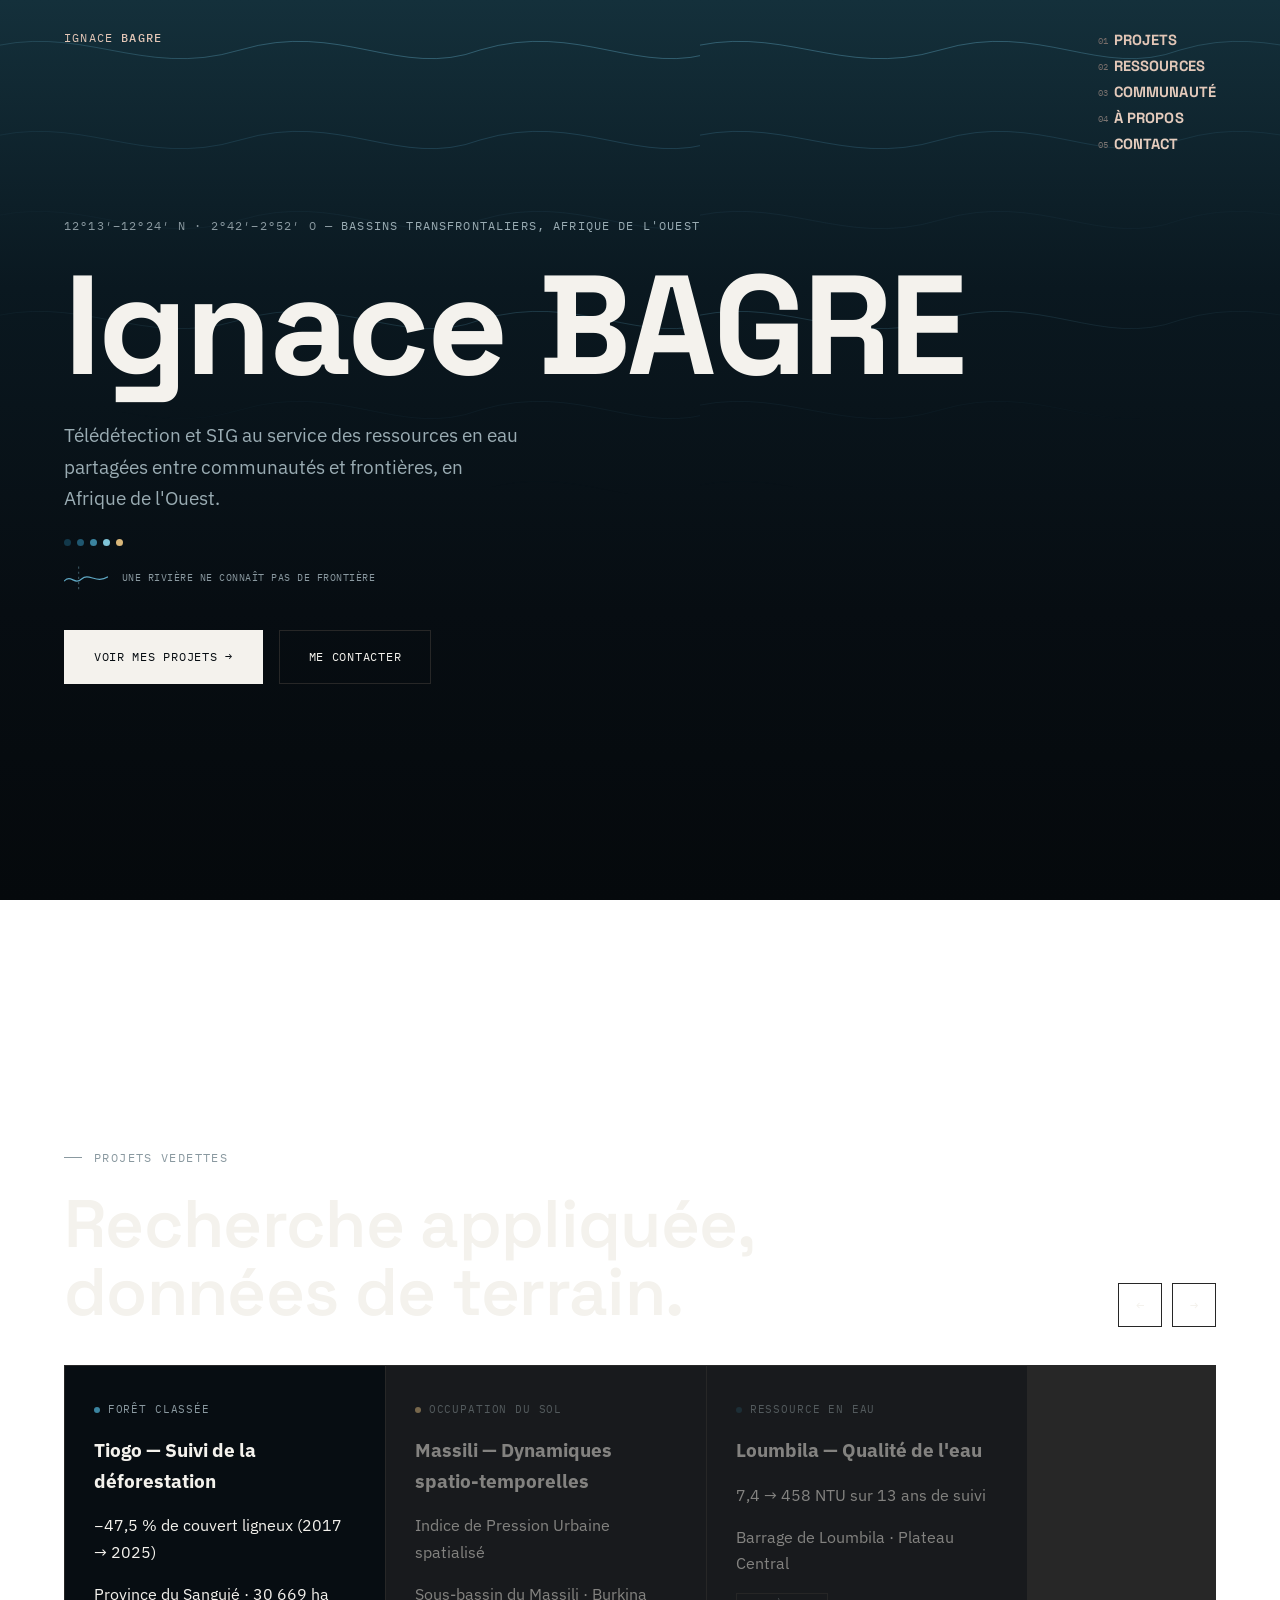
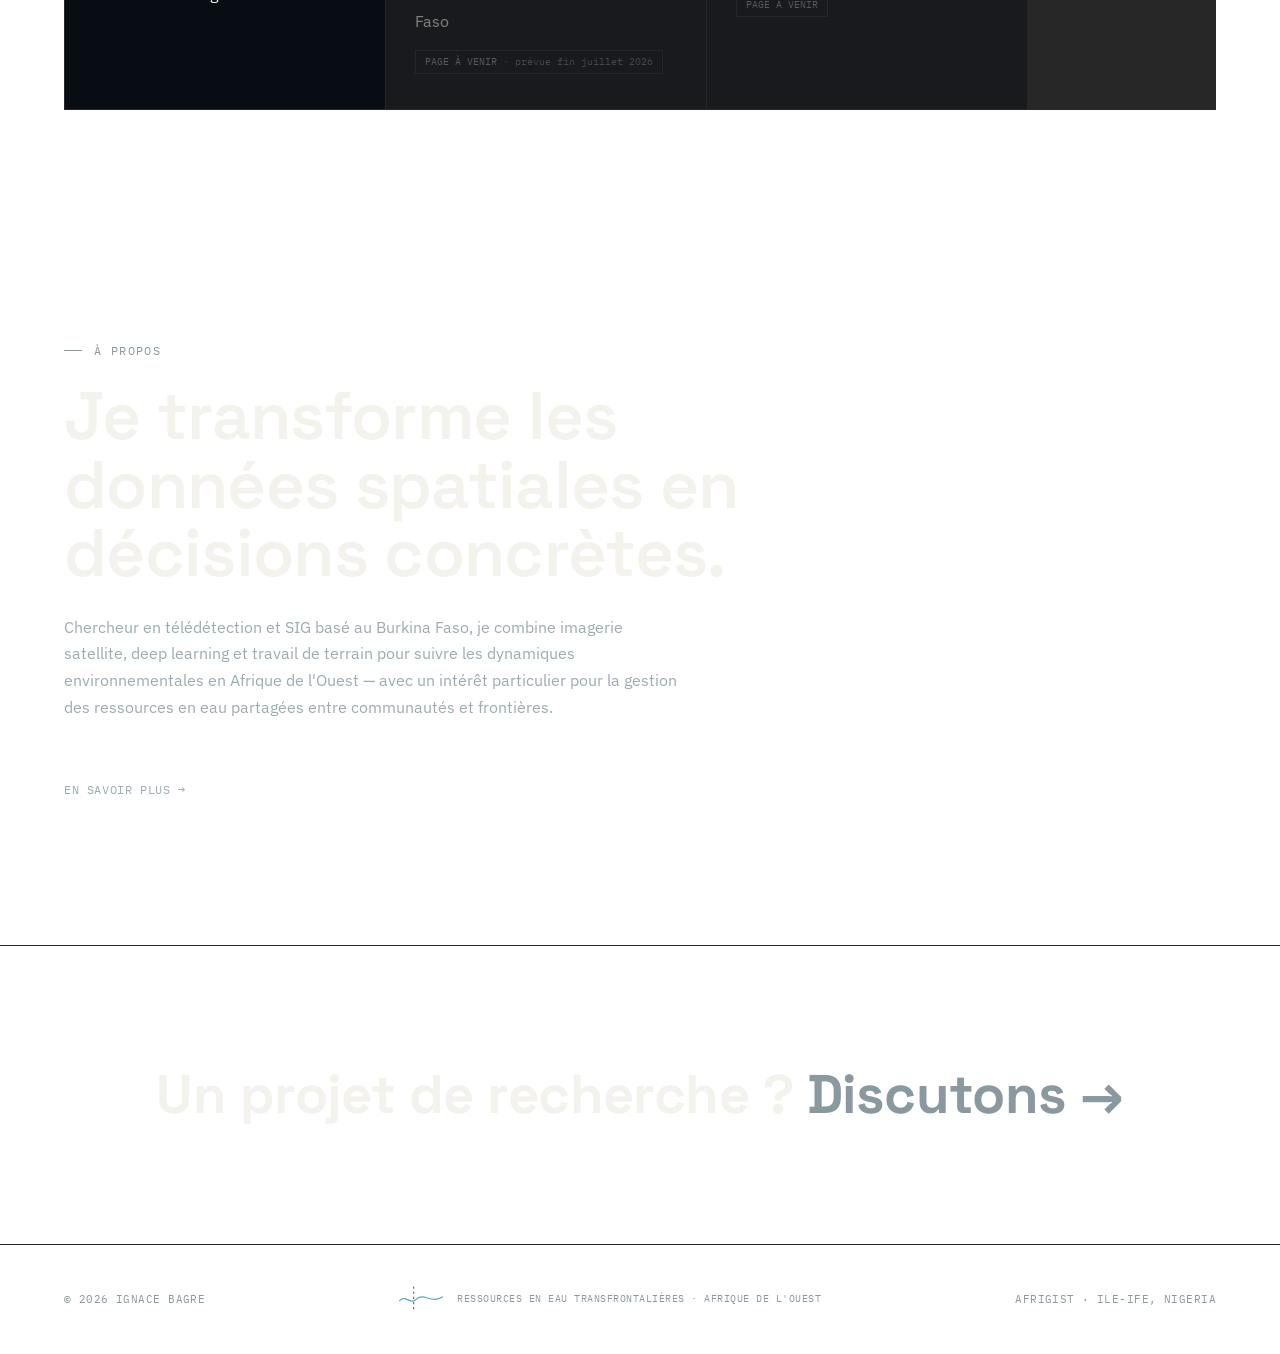
==== index.html @ 7b0c714b "Add files via upload Ajout du site complet" ====
<!DOCTYPE html>
<html lang="fr">
<head>
<meta charset="UTF-8">
<meta name="viewport" content="width=device-width, initial-scale=1.0">
<title>Ignace Bagre — Télédétection & Ressources en eau transfrontalières</title>
<meta name="description" content="Chercheur en télédétection et SIG basé au Burkina Faso, spécialisé dans le suivi des ressources en eau partagées et des dynamiques environnementales en Afrique de l'Ouest.">
<!-- Remplacer OG_URL par l'URL réelle une fois le site en ligne, et ajouter une image assets/og-cover.jpg (1200x630) -->
<meta property="og:type" content="website">
<meta property="og:title" content="Ignace Bagre — Télédétection & Ressources en eau transfrontalières">
<meta property="og:description" content="Chercheur en télédétection et SIG basé au Burkina Faso, spécialisé dans le suivi des ressources en eau partagées et des dynamiques environnementales en Afrique de l'Ouest.">
<meta property="og:image" content="assets/og-cover.jpg">
<meta property="og:url" content="https://ignacebagre.me/">
<meta name="twitter:card" content="summary_large_image">
<link rel="icon" type="image/svg+xml" href="favicon.svg">
<link rel="preconnect" href="https://fonts.googleapis.com">
<link href="https://fonts.googleapis.com/css2?family=Space+Grotesk:wght@400;500;600;700&family=IBM+Plex+Sans:wght@400;500;600&family=IBM+Plex+Mono:wght@400;500&display=swap" rel="stylesheet">
<style>
:root{
  --bg:#070D12;
  --bg-panel:#0E1E27;
  --bg-panel-2:#152C36;
  --line:#272727;
  --ink:#F4F2ED;
  --ink-muted:#9AACB3;
  --ink-faint:#8A99A0;

  /* Échelle eau — de la profondeur du bassin à la rive (identité transfrontalière) */
  --eau:#12384A;
  --foret:#1F5770;
  --savane-arboree:#3B84A0;
  --savane-arbustive:#7FC4D8;
  --sol-nu:#D9B77A;
  --wave-line:#1B3342;
  --border-line:#3E5A66;
  --river-line:#5FA8C4;

  --font-display:'Space Grotesk', sans-serif;
  --font-body:'IBM Plex Sans', sans-serif;
  --font-mono:'IBM Plex Mono', monospace;
}

*{box-sizing:border-box; margin:0; padding:0;}
html{scroll-behavior:smooth;}
body{
  background:linear-gradient(180deg, #14303B 0%, #0A1820 32%, #070D12 68%, #05090C 100%);
  background-attachment:fixed;
  color:var(--ink);
  font-family:var(--font-body);
  line-height:1.65;
  overflow-x:hidden;
  cursor:default;
}

/* ---------- custom cursor (desktop only) ---------- */
.cursor-dot{
  position:fixed; top:0; left:0; z-index:999;
  width:10px; height:10px; border-radius:50%;
  background:var(--ink);
  pointer-events:none;
  transform:translate(-50%,-50%);
  transition:width .25s ease, height .25s ease, background .25s ease, opacity .2s ease;
  opacity:0;
  mix-blend-mode:difference;
}
.cursor-dot.active{opacity:1;}
.cursor-dot.hovering{width:46px; height:46px; background:var(--ink);}
@media (hover:none), (pointer:coarse){ .cursor-dot{display:none;} }

/* ---------- faint graticule ---------- */
.graticule{
  position:fixed; inset:0; z-index:0; pointer-events:none;
  background-image:url("data:image/svg+xml,%3Csvg xmlns='http://www.w3.org/2000/svg' width='700' height='270' viewBox='0 0 700 270'%3E%3Cpath d='M-20,50 C80,20 140,80 240,50 C340,20 400,80 480,50 C580,20 640,80 720,50' fill='none' stroke='%235FA8C4' stroke-width='1' opacity='0.4'/%3E%3Cpath d='M-20,140 C80,110 140,170 240,140 C340,110 400,170 480,140 C580,110 640,170 720,140' fill='none' stroke='%233E7B96' stroke-width='1' opacity='0.32'/%3E%3Cpath d='M-20,220 C80,190 140,250 240,220 C340,190 400,250 480,220 C580,190 640,250 720,220' fill='none' stroke='%23254A5C' stroke-width='1' opacity='0.26'/%3E%3C/svg%3E");
  background-repeat:repeat;
  background-size:700px 270px;
  mask-image:radial-gradient(ellipse 80% 60% at 50% 0%, black 35%, transparent 92%);
}

/* ---------- signature transfrontalière (rivière traversant une frontière) ---------- */
.river-mark{display:flex; align-items:center; gap:14px;}
.river-mark svg{flex-shrink:0;}
.river-mark span{
  font-family:var(--font-mono); font-size:0.62rem; color:var(--ink-faint);
  text-transform:uppercase; letter-spacing:0.05em;
}

a{color:inherit; text-decoration:none;}

/* ---------- scroll reveal ---------- */
.reveal{opacity:0; transform:translateY(18px); transition:opacity .7s ease, transform .7s ease;}
.reveal.is-visible{opacity:1; transform:translateY(0);}

/* ---------- header ---------- */
header{
  position:fixed; top:0; left:0; right:0; z-index:50;
  display:flex; align-items:flex-start; justify-content:space-between;
  padding:28px 5vw;
  mix-blend-mode:difference;
}
.brand{font-family:var(--font-mono); font-size:0.74rem; letter-spacing:0.1em; color:var(--ink); text-transform:uppercase;}
.brand b{font-weight:500;}
.back-link{
  font-family:var(--font-mono); font-size:0.72rem; color:var(--ink); letter-spacing:0.04em;
  display:flex; align-items:center; gap:8px; text-transform:uppercase;
}

main{position:relative; z-index:1;}

/* ---------- hero (page d'accueil) ---------- */
.hero{
  position:relative; z-index:1;
  min-height:100vh;
  display:flex; flex-direction:column; justify-content:center;
  padding:0 5vw;
  max-width:1400px;
  margin:0 auto;
}
.coord{
  font-family:var(--font-mono); font-size:0.72rem; color:var(--ink-faint);
  letter-spacing:0.1em; margin-bottom:1.6rem; text-transform:uppercase;
}
.coord span{color:var(--ink-muted);}
h1.title{
  font-family:var(--font-display); font-weight:700;
  font-size:clamp(3.4rem, 11vw, 9.5rem);
  line-height:0.92; letter-spacing:-0.02em;
  max-width:100%;
}
.hero .tagline{
  font-weight:400; font-size:clamp(1rem, 1.6vw, 1.2rem);
  color:var(--ink-muted); max-width:42ch; margin-top:1.8rem;
}

.legend-bar{display:flex; align-items:center; gap:6px; margin-top:1.6rem;}
.legend-bar .swatch{width:7px; height:7px; border-radius:50%;}
.legend-labels{display:none;}

/* ---------- table des matières (hub links) ---------- */
/* Bloc compact aligné à gauche, empilé serré, sans lignes ni pleine
   largeur — même emplacement/esprit qu'un menu type spatzek.studio. */
.toc{
  display:flex; flex-direction:column;
  align-items:flex-start;
  gap:0.1rem;
}
.toc-item{
  display:flex; align-items:baseline; gap:0.35rem;
  padding:0.05rem 0;
  border:none;
  transition:color .25s ease;
}
.toc-item:hover{color:var(--accent);}
.toc-item .toc-num{
  font-family:var(--font-mono); font-weight:400;
  font-size:0.56rem; color:var(--ink-faint);
  align-self:flex-start; margin-top:0.3rem;
  transition:color .25s ease;
}
.toc-item:hover .toc-num{color:var(--accent);}
.toc-item .toc-name{
  font-family:var(--font-display); font-weight:700;
  font-size:0.92rem;
  line-height:1.55; letter-spacing:0.01em;
  text-transform:uppercase;
}
.toc-item .toc-desc, .toc-item .toc-arrow{display:none;}

/* sélection de texte assortie à l'accent, clin d'œil au 3-couleurs de Spatzek */
::selection{background:var(--accent); color:#0A0A0A;}

.hero-scroll{
  margin-top:3rem;
  font-family:var(--font-mono); font-size:0.68rem; color:var(--ink-faint);
  display:flex; align-items:center; gap:10px; text-transform:uppercase; letter-spacing:0.06em;
}

/* ---------- hero CTA buttons ---------- */
.hero-cta{display:flex; flex-wrap:wrap; gap:1rem; margin-top:2.4rem;}
.btn-primary, .btn-secondary{
  font-family:var(--font-mono); font-size:0.76rem; letter-spacing:0.06em; text-transform:uppercase;
  padding:1rem 1.8rem; width:max-content; transition:opacity .2s ease, background .2s ease, color .2s ease, border-color .2s ease;
}
.btn-primary{background:var(--ink); color:var(--bg); border:1px solid var(--ink);}
.btn-primary:hover{opacity:0.82;}
.btn-secondary{background:transparent; color:var(--ink); border:1px solid var(--line);}
.btn-secondary:hover{border-color:var(--accent); color:var(--accent);}

/* ---------- bande partenaires / outils ---------- */
.partners-band{max-width:1400px; margin:5rem auto 0; padding:2.2rem 5vw; border-top:1px solid var(--line); border-bottom:1px solid var(--line);}
.partners-label{font-family:var(--font-mono); font-size:0.64rem; color:var(--ink-faint); text-transform:uppercase; letter-spacing:0.08em; margin-bottom:1.2rem;}
.partners-row{display:flex; flex-wrap:wrap; gap:2.2rem 2.6rem;}
.partners-row span{font-family:var(--font-display); font-weight:600; font-size:1.05rem; color:var(--ink-muted);}

/* ---------- section head (eyebrow + titre + contrôles) ---------- */
.section-head{display:flex; justify-content:space-between; align-items:flex-end; gap:1.5rem; flex-wrap:wrap; margin-bottom:2.4rem;}
.section-head .section-title{margin-bottom:0;}

/* ---------- carrousel projets vedettes ---------- */
.carousel-controls{display:flex; gap:0.6rem;}
.carousel-btn{
  width:44px; height:44px; border:1px solid var(--line); background:transparent; color:var(--ink);
  font-family:var(--font-mono); font-size:0.9rem; cursor:pointer;
  transition:background .2s ease, color .2s ease, border-color .2s ease;
}
.carousel-btn:hover{background:var(--accent); color:#0A0A0A; border-color:var(--accent);}
.carousel-track{
  display:flex; gap:1px; background:var(--line); border:1px solid var(--line);
  overflow-x:auto; scroll-snap-type:x mandatory; scrollbar-width:none;
}
.carousel-track::-webkit-scrollbar{display:none;}
.carousel-card{
  scroll-snap-align:start; flex:0 0 320px;
  background:var(--bg); padding:2.2rem 1.8rem;
  display:flex; flex-direction:column; gap:1rem;
  transition:background .3s ease;
}
.carousel-card:hover{background:var(--bg-panel);}
.carousel-card.disabled{opacity:0.45;}
.carousel-card.disabled:hover{background:var(--bg);}
.see-all-link{
  display:inline-block; margin-top:2rem;
  font-family:var(--font-mono); font-size:0.78rem; text-transform:uppercase; letter-spacing:0.05em;
  color:var(--ink-muted); transition:color .2s ease;
}
.see-all-link:hover{color:var(--accent);}

/* ---------- teaser à propos ---------- */
.about-teaser p.lead{color:var(--ink-muted); max-width:62ch; font-size:1.02rem; margin-bottom:1.6rem;}

/* ---------- bandeau CTA final ---------- */
.cta-banner{max-width:1400px; margin:0 auto; padding:6.5rem 5vw; border-top:1px solid var(--line); text-align:center;}
.cta-link{
  display:inline-block; font-family:var(--font-display); font-weight:700;
  font-size:clamp(1.8rem, 5vw, 3.4rem); letter-spacing:-0.01em;
  color:var(--ink); transition:color .3s ease;
}
.cta-link span{color:var(--ink-faint); transition:color .3s ease;}
.cta-link:hover{color:var(--accent);}
.cta-link:hover span{color:var(--accent);}

/* ---------- generic page hero (sub-pages) ---------- */
.page-hero{max-width:1400px; margin:0 auto; padding:10rem 5vw 3rem;}
.eyebrow{
  font-family:var(--font-mono); font-size:0.72rem; letter-spacing:0.12em;
  color:var(--ink-faint); text-transform:uppercase;
  display:flex; align-items:center; gap:12px; margin-bottom:1.4rem;
}
.eyebrow::before{content:''; width:18px; height:1px; background:var(--ink-faint);}
h2.section-title{
  font-family:var(--font-display); font-weight:600;
  font-size:clamp(2.2rem, 5.5vw, 4.2rem);
  line-height:1.02; letter-spacing:-0.01em;
  margin-bottom:1.6rem; max-width:18ch;
}
.page-hero p.lead{color:var(--ink-muted); max-width:56ch; font-size:1.02rem;}

/* ---------- generic content section ---------- */
.content-section{max-width:1400px; margin:0 auto; padding:2rem 5vw 9rem;}

/* ---------- projects ---------- */
.projects-grid{display:grid; grid-template-columns:repeat(3, 1fr); gap:1px; background:var(--line); border:1px solid var(--line);}
.card{
  background:var(--bg); padding:2.4rem 2rem;
  display:flex; flex-direction:column; gap:1.1rem;
  transition:background .3s ease;
}
.card:hover{background:var(--bg-panel);}
.tag{
  display:inline-flex; align-items:center; gap:8px;
  font-family:var(--font-mono); font-size:0.66rem; letter-spacing:0.08em;
  color:var(--ink-faint); text-transform:uppercase;
}
.tag .dot{width:6px; height:6px; border-radius:50%;}
.card h3{font-family:var(--font-display); font-size:1.5rem; font-weight:600; line-height:1.2; letter-spacing:-0.01em;}
.card .stat{
  font-family:var(--font-mono); font-size:0.92rem; color:var(--ink);
  border-top:1px solid var(--line); padding-top:0.9rem;
}
.card p{color:var(--ink-muted); font-size:0.9rem;}
.card .coords-mini{font-family:var(--font-mono); font-size:0.66rem; color:var(--ink-faint); margin-top:auto; padding-top:0.6rem; text-transform:uppercase; letter-spacing:0.03em;}
.card.disabled{opacity:0.45;}
.card.disabled:hover{background:var(--bg);}
.soon-badge{
  font-family:var(--font-mono); font-size:0.62rem; color:var(--ink-faint);
  border:1px solid var(--line); padding:3px 9px; width:max-content; text-transform:uppercase;
}
.soon-badge .eta{color:var(--ink-faint); opacity:0.7; text-transform:none; letter-spacing:0;}

/* ---------- resources ---------- */
.res-list{display:flex; flex-direction:column;}
.res-item{
  display:grid; grid-template-columns:130px 1fr auto; align-items:center; gap:2rem;
  padding:1.8rem 0; border-top:1px solid var(--line);
}
.res-list .res-item:last-child{border-bottom:1px solid var(--line);}
.res-item .kind{font-family:var(--font-mono); font-size:0.68rem; letter-spacing:0.06em; color:var(--ink-faint); text-transform:uppercase;}
.res-item h4{font-family:var(--font-display); font-size:1.18rem; font-weight:500;}
.res-item .sub{color:var(--ink-muted); font-size:0.86rem; margin-top:0.3rem;}
.badge-soon{
  font-family:var(--font-mono); font-size:0.64rem; color:var(--ink-faint);
  border:1px solid var(--line); padding:4px 10px; white-space:nowrap; text-transform:uppercase;
}

/* ---------- communauté / formulaire ---------- */
.community-intro{display:grid; grid-template-columns:0.85fr 1.15fr; gap:5rem; align-items:start;}
.community-intro p{color:var(--ink-muted); max-width:42ch; margin-bottom:1.2rem;}
.community-note{
  font-family:var(--font-mono); font-size:0.72rem; color:var(--ink-faint);
  border-left:1px solid var(--ink-faint); padding-left:14px; margin-top:1.6rem; max-width:38ch;
  text-transform:uppercase; letter-spacing:0.02em;
}
form.share-form{
  border:1px solid var(--line); padding:2.4rem;
  display:flex; flex-direction:column; gap:1.5rem;
}
.field{display:flex; flex-direction:column; gap:0.6rem;}
.field label{font-family:var(--font-mono); font-size:0.66rem; letter-spacing:0.08em; color:var(--ink-faint); text-transform:uppercase;}
.field input, .field textarea{
  background:transparent; border:none; border-bottom:1px solid var(--line); color:var(--ink);
  font-family:var(--font-body); font-size:0.95rem; padding:0.6rem 0.1rem; resize:vertical;
}
.field input:focus, .field textarea:focus{outline:none; border-color:var(--ink);}
.field-row{display:grid; grid-template-columns:1fr 1fr; gap:1.4rem;}
.submit-btn{
  font-family:var(--font-mono); font-size:0.76rem; letter-spacing:0.08em; text-transform:uppercase;
  background:var(--ink); color:var(--bg); border:none; padding:1rem 1.8rem;
  cursor:pointer; width:max-content; transition:opacity .2s ease;
}
.submit-btn:hover{opacity:0.8;}
.form-status{font-family:var(--font-mono); font-size:0.72rem; color:var(--ink-muted); display:none;}
.form-status.visible{display:block;}

/* ---------- about ---------- */
.about-grid{display:grid; grid-template-columns:1.1fr 0.9fr; gap:5rem; align-items:start;}
.about-grid p{color:var(--ink-muted); margin-bottom:1.2rem; max-width:50ch;}
.skills-legend{display:flex; flex-direction:column; gap:0;}
.skill-row{display:flex; align-items:baseline; gap:14px; padding:0.9rem 0; border-top:1px solid var(--line);}
.skills-legend .skill-row:last-child{border-bottom:1px solid var(--line);}
.skill-row .dot{width:6px; height:6px; border-radius:50%; flex-shrink:0;}
.skill-row .name{font-family:var(--font-mono); font-size:0.82rem; min-width:9ch; text-transform:uppercase; letter-spacing:0.03em;}
.skill-row .desc{color:var(--ink-faint); font-size:0.8rem;}

/* ---------- contact page ---------- */
.contact-block{max-width:1400px; margin:0 auto; padding:10rem 5vw 9rem;}
.contact-block h2{
  font-family:var(--font-display); font-weight:600;
  font-size:clamp(2.4rem, 6.5vw, 5rem); max-width:14ch; margin-bottom:3rem; letter-spacing:-0.01em;
}
.contact-links{display:flex; flex-direction:column; gap:0.2rem;}
.contact-links a{
  font-family:var(--font-mono); font-size:1.1rem; color:var(--ink-muted);
  padding:0.9rem 0; border-top:1px solid var(--line); width:100%;
  transition:color .2s ease, padding-left .2s ease;
}
.contact-links a:last-child{border-bottom:1px solid var(--line);}
.contact-links a:hover{color:var(--ink); padding-left:0.6rem;}

/* ---------- project detail pages ---------- */
.project-hero{max-width:1080px; margin:0 auto; padding:10rem 5vw 3rem;}
h1.project-title{
  font-family:var(--font-display); font-weight:700;
  font-size:clamp(2.4rem, 6.5vw, 4.4rem); line-height:1.03; max-width:16ch; letter-spacing:-0.01em;
}
.stat-row{display:grid; grid-template-columns:repeat(3, 1fr); gap:1px; background:var(--line); margin:3.5rem 0; border:1px solid var(--line);}
.stat-box{background:var(--bg); padding:2rem;}
.stat-box .num{font-family:var(--font-display); font-weight:700; font-size:2.1rem;}
.stat-box .label{font-family:var(--font-mono); font-size:0.68rem; color:var(--ink-faint); text-transform:uppercase; letter-spacing:0.05em; margin-top:0.6rem;}

.block{max-width:1080px; margin:0 auto; padding:4rem 5vw; border-top:1px solid var(--line);}
h2.block-title{font-family:var(--font-display); font-weight:600; font-size:clamp(1.5rem, 3vw, 2.1rem); margin-bottom:1.5rem; max-width:30ch; letter-spacing:-0.01em;}
.block p{color:var(--ink-muted); max-width:68ch; margin-bottom:1rem;}
.block ul{color:var(--ink-muted); max-width:64ch; margin:1rem 0 1rem 1.2rem;}
.block li{margin-bottom:0.5rem;}

figure{margin:2.2rem 0;}
figure img{width:100%; display:block; filter:grayscale(0.15);}
figcaption{font-family:var(--font-mono); font-size:0.7rem; color:var(--ink-faint); margin-top:0.8rem; letter-spacing:0.02em; text-transform:uppercase;}
.fig-grid{display:grid; grid-template-columns:1fr 1fr; gap:1.8rem;}

.callout{border-left:1px solid var(--ink); padding:1.5rem 1.8rem; margin:1.8rem 0; max-width:64ch;}
.callout p{color:var(--ink); margin:0; font-size:0.94rem;}

.methodo-steps{display:flex; flex-direction:column; margin-top:1.4rem;}
.step{display:grid; grid-template-columns:48px 1fr; gap:1.2rem; padding:1.6rem 0; border-top:1px solid var(--line);}
.methodo-steps .step:last-child{border-bottom:1px solid var(--line);}
.step .idx{font-family:var(--font-mono); font-size:0.82rem; color:var(--ink-faint);}
.step h4{font-family:var(--font-display); font-size:1.05rem; font-weight:500; margin-bottom:0.5rem;}
.step p{color:var(--ink-muted); font-size:0.88rem; margin:0; max-width:60ch;}

.status-tag{
  display:inline-flex; align-items:center; gap:8px;
  font-family:var(--font-mono); font-size:0.68rem; letter-spacing:0.06em;
  color:var(--ink-faint); text-transform:uppercase;
  border:1px solid var(--line); padding:5px 12px; margin-bottom:1.2rem;
}
.status-tag .dot{width:6px; height:6px; border-radius:50%; background:var(--sol-nu);}

/* ---------- footer ---------- */
footer.site-footer{
  position:relative; z-index:1; border-top:1px solid var(--line);
  padding:2.6rem 5vw; display:flex; justify-content:space-between; align-items:center; flex-wrap:wrap; gap:1.2rem;
  font-family:var(--font-mono); font-size:0.68rem; color:var(--ink-faint); text-transform:uppercase; letter-spacing:0.04em;
}

@media (max-width:820px){
  .projects-grid{grid-template-columns:1fr;}
  .about-grid{grid-template-columns:1fr; gap:2.4rem;}
  .community-intro{grid-template-columns:1fr; gap:2.4rem;}
  .res-item{grid-template-columns:1fr; gap:0.4rem;}
  .fig-grid{grid-template-columns:1fr;}
  .stat-row{grid-template-columns:1fr;}
  .step{grid-template-columns:1fr; gap:0.4rem;}
  .toc-item{gap:1rem;}
  .toc-item .toc-desc{display:none;}
}

</style>
</head>
<body>

<div class="graticule"></div>

<header>
  <div class="brand">IGNACE <b>BAGRE</b></div>
  <nav class="toc">
    <a href="projets.html" class="toc-item">
      <span class="toc-num">01</span>
      <span class="toc-name">Projets</span>
      <span class="toc-desc">Tiogo, Massili, Loumbila</span>
      <span class="toc-arrow">→</span>
    </a>
    <a href="ressources.html" class="toc-item">
      <span class="toc-num">02</span>
      <span class="toc-name">Ressources</span>
      <span class="toc-desc">Tutos, articles, vidéos</span>
      <span class="toc-arrow">→</span>
    </a>
    <a href="communaute.html" class="toc-item">
      <span class="toc-num">03</span>
      <span class="toc-name">Communauté</span>
      <span class="toc-desc">Partager un projet</span>
      <span class="toc-arrow">→</span>
    </a>
    <a href="apropos.html" class="toc-item">
      <span class="toc-num">04</span>
      <span class="toc-name">À propos</span>
      <span class="toc-desc">Parcours, compétences</span>
      <span class="toc-arrow">→</span>
    </a>
    <a href="contact.html" class="toc-item">
      <span class="toc-num">05</span>
      <span class="toc-name">Contact</span>
      <span class="toc-desc">Email, réseaux</span>
      <span class="toc-arrow">→</span>
    </a>
  </nav>
</header>

<main>
  <section class="hero">
    <div class="coord">12°13′–12°24′ N · 2°42′–2°52′ O — <span>BASSINS TRANSFRONTALIERS, AFRIQUE DE L'OUEST</span></div>
    <h1 class="title">Ignace BAGRE</h1>
    <p class="tagline">Télédétection et SIG au service des ressources en eau partagées entre communautés et frontières, en Afrique de l'Ouest.</p>

    <div class="legend-bar">
      <div class="swatch" style="background:var(--eau)"></div>
      <div class="swatch" style="background:var(--foret)"></div>
      <div class="swatch" style="background:var(--savane-arboree)"></div>
      <div class="swatch" style="background:var(--savane-arbustive)"></div>
      <div class="swatch" style="background:var(--sol-nu)"></div>
    </div>
    <div class="legend-labels">
      <span>Eau</span><span>Forêt</span><span>Savane arborée</span><span>Savane arbustive</span><span>Sol nu</span>
    </div>

    <div class="river-mark" style="margin-top:1.2rem;"><svg width="44" height="26" viewBox="0 0 60 34"><line x1="20" y1="0" x2="20" y2="34" stroke="var(--border-line)" stroke-width="1.4" stroke-dasharray="3,4"/><path d="M0,20 C10,10 14,26 24,17 C34,8 44,24 60,14" fill="none" stroke="var(--river-line)" stroke-width="1.6"/></svg><span>Une rivière ne connaît pas de frontière</span></div>

    <div class="hero-cta">
      <a href="projets.html" class="btn-primary">Voir mes projets →</a>
      <a href="contact.html" class="btn-secondary">Me contacter</a>
    </div>
  </section>

  <section class="partners-band reveal">
    <div class="partners-label">Données & outils</div>
    <div class="partners-row">
      <span>Sentinel-2</span>
      <span>Landsat 8/9</span>
      <span>Google Earth Engine</span>
      <span>QGIS</span>
      <span>Python</span>
      <span>NASA POWER</span>
    </div>
  </section>

  <section class="content-section">
    <div class="section-head">
      <div>
        <div class="eyebrow">Projets vedettes</div>
        <h2 class="section-title">Recherche appliquée, données de terrain.</h2>
      </div>
      <div class="carousel-controls">
        <button class="carousel-btn" data-dir="-1" aria-label="Précédent">←</button>
        <button class="carousel-btn" data-dir="1" aria-label="Suivant">→</button>
      </div>
    </div>

    <div class="carousel-track" id="projectsCarousel">
      <a href="tiogo.html" class="carousel-card">
        <div class="tag"><span class="dot" style="background:var(--savane-arboree)"></span>Forêt classée</div>
        <h3>Tiogo — Suivi de la déforestation</h3>
        <div class="stat">−47,5 % de couvert ligneux (2017 → 2025)</div>
        <div class="coords-mini">Province du Sanguié · 30 669 ha</div>
      </a>

      <!-- Éditer .eta ci-dessous avec une échéance réelle (ex. "prévu T3 2026") une fois connue -->
      <div class="carousel-card disabled">
        <div class="tag"><span class="dot" style="background:var(--sol-nu)"></span>Occupation du sol</div>
        <h3>Massili — Dynamiques spatio-temporelles</h3>
        <div class="stat">Indice de Pression Urbaine spatialisé</div>
        <div class="coords-mini">Sous-bassin du Massili · Burkina Faso</div>
        <div class="soon-badge">page à venir <span class="eta">· prévue fin juillet 2026</span></div>
      </div>

      <div class="carousel-card disabled">
        <div class="tag"><span class="dot" style="background:var(--eau)"></span>Ressource en eau</div>
        <h3>Loumbila — Qualité de l'eau</h3>
        <div class="stat">7,4 → 458 NTU sur 13 ans de suivi</div>
        <div class="coords-mini">Barrage de Loumbila · Plateau Central</div>
        <div class="soon-badge">page à venir</div>
      </div>
    </div>

    <a href="projets.html" class="see-all-link">Tous les projets +</a>
  </section>

  <section class="content-section about-teaser">
    <div class="eyebrow">À propos</div>
    <h2 class="section-title">Je transforme les données spatiales en décisions concrètes.</h2>
    <p class="lead">Chercheur en télédétection et SIG basé au Burkina Faso, je combine imagerie satellite, deep learning et travail de terrain pour suivre les dynamiques environnementales en Afrique de l'Ouest — avec un intérêt particulier pour la gestion des ressources en eau partagées entre communautés et frontières.</p>
    <a href="apropos.html" class="see-all-link">En savoir plus →</a>
  </section>

  <section class="cta-banner">
    <a href="contact.html" class="cta-link">Un projet de recherche ? <span>Discutons →</span></a>
  </section>
</main>

<footer class="site-footer">
  <span>© 2026 Ignace Bagre</span>
  <div class="river-mark"><svg width="44" height="26" viewBox="0 0 60 34"><line x1="20" y1="0" x2="20" y2="34" stroke="var(--border-line)" stroke-width="1.4" stroke-dasharray="3,4"/><path d="M0,20 C10,10 14,26 24,17 C34,8 44,24 60,14" fill="none" stroke="var(--river-line)" stroke-width="1.6"/></svg><span>Ressources en eau transfrontalières · Afrique de l'Ouest</span></div>
  <span>AFRIGIST · Ile-Ife, Nigeria</span>
</footer>

<script>

  /* ---------- curseur personnalisé ---------- */
  const cursor = document.createElement('div');
  cursor.className = 'cursor-dot';
  document.body.appendChild(cursor);
  let cx = 0, cy = 0, tx = 0, ty = 0;
  window.addEventListener('mousemove', (e) => {
    tx = e.clientX; ty = e.clientY;
    cursor.classList.add('active');
  });
  function animateCursor(){
    cx += (tx - cx) * 0.2;
    cy += (ty - cy) * 0.2;
    cursor.style.left = cx + 'px';
    cursor.style.top = cy + 'px';
    requestAnimationFrame(animateCursor);
  }
  animateCursor();
  document.querySelectorAll('a, button, input, textarea, .toc-item, .card').forEach(el => {
    el.addEventListener('mouseenter', () => cursor.classList.add('hovering'));
    el.addEventListener('mouseleave', () => cursor.classList.remove('hovering'));
  });

  /* ---------- révélation au scroll ---------- */
  const revealTargets = document.querySelectorAll(
    'section > *, .toc-item, .card, .step, figure, .stat-box, .res-item, .skill-row'
  );
  revealTargets.forEach(el => el.classList.add('reveal'));
  const observer = new IntersectionObserver((entries) => {
    entries.forEach(entry => {
      if (entry.isIntersecting){
        entry.target.classList.add('is-visible');
        observer.unobserve(entry.target);
      }
    });
  }, { threshold: 0.1, rootMargin: '0px 0px -60px 0px' });
  revealTargets.forEach(el => observer.observe(el));

  /* ---------- couleur d'accent au survol des liens du sommaire ---------- */
  const accentCycle = ['var(--eau)', 'var(--foret)', 'var(--savane-arboree)', 'var(--savane-arbustive)', 'var(--sol-nu)'];
  document.querySelectorAll('.toc-item').forEach((el, i) => {
    el.style.setProperty('--accent', accentCycle[i % accentCycle.length]);
  });

  /* ---------- carrousel projets vedettes ---------- */
  const projectsCarousel = document.getElementById('projectsCarousel');
  if (projectsCarousel){
    document.querySelectorAll('.carousel-btn').forEach(btn => {
      btn.addEventListener('click', () => {
        const dir = parseInt(btn.dataset.dir, 10);
        projectsCarousel.scrollBy({ left: dir * 336, behavior: 'smooth' });
      });
    });
  }

</script>
</body>
</html>
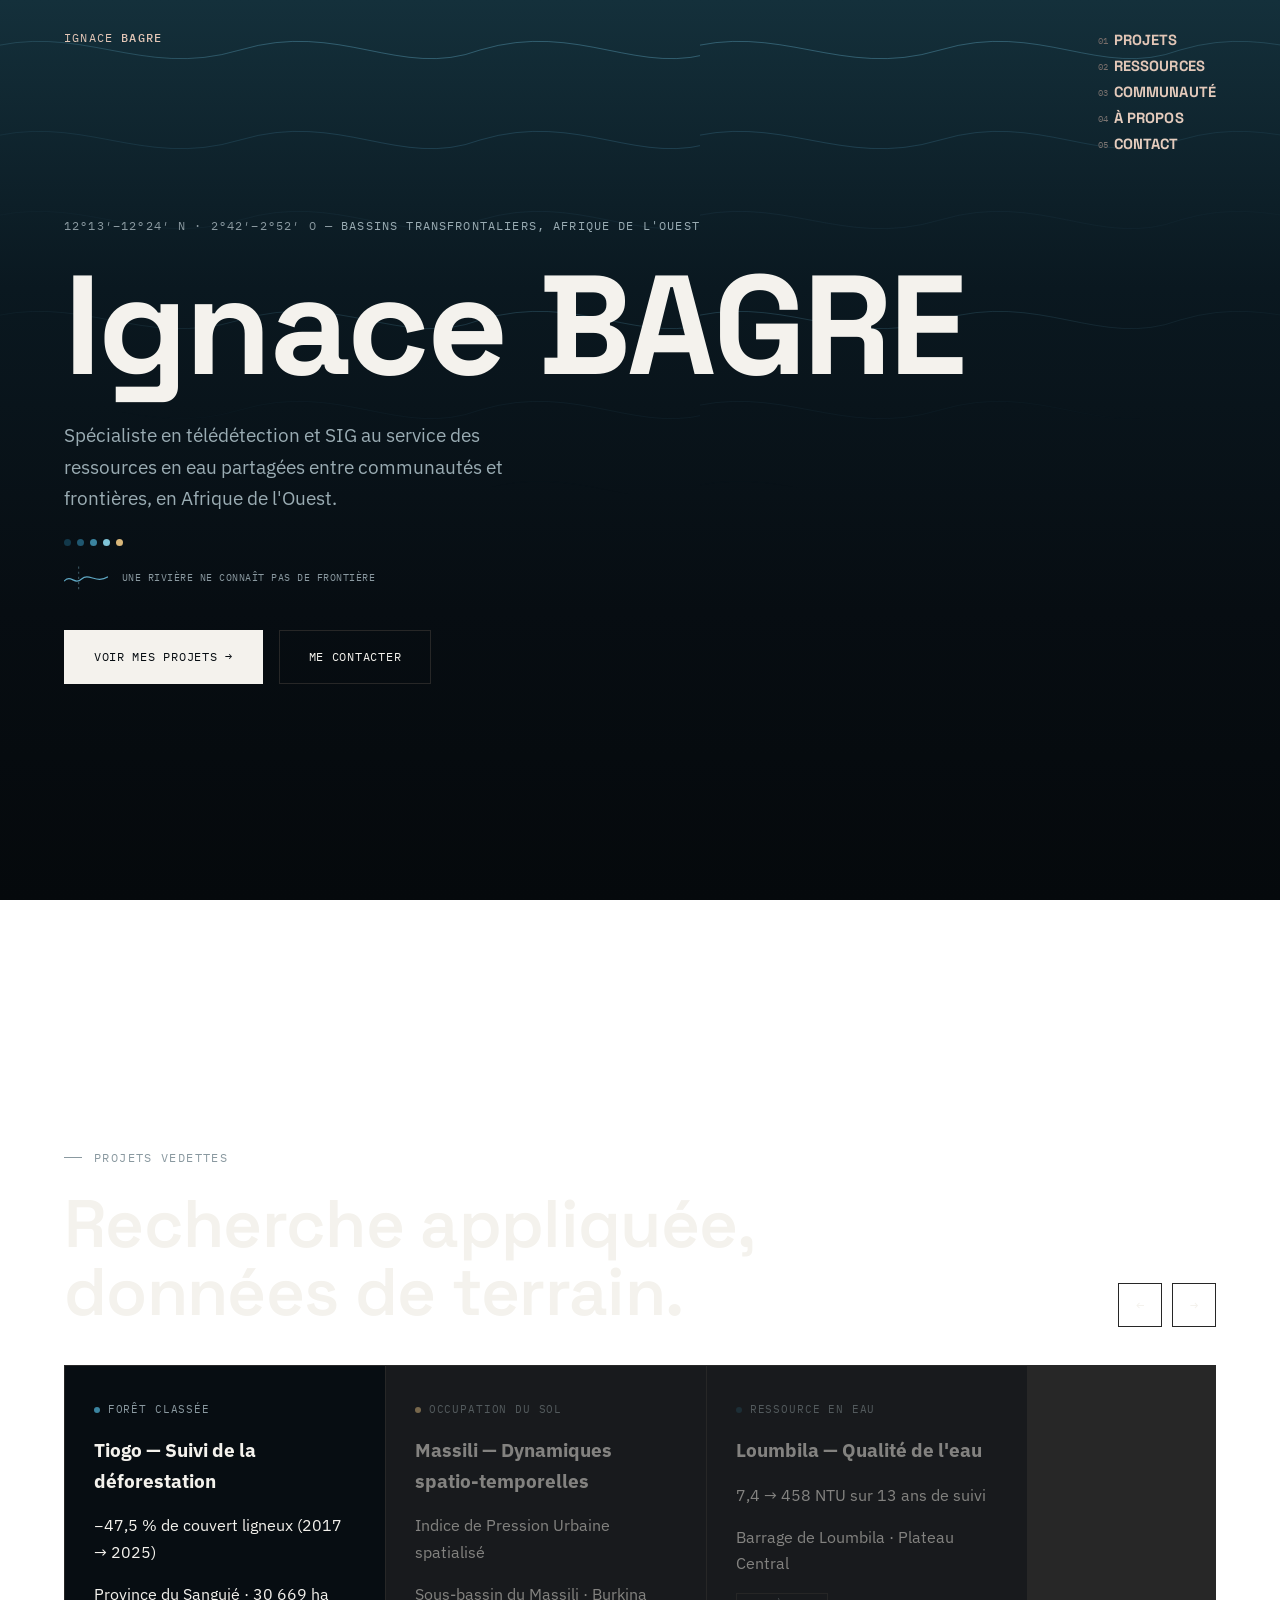
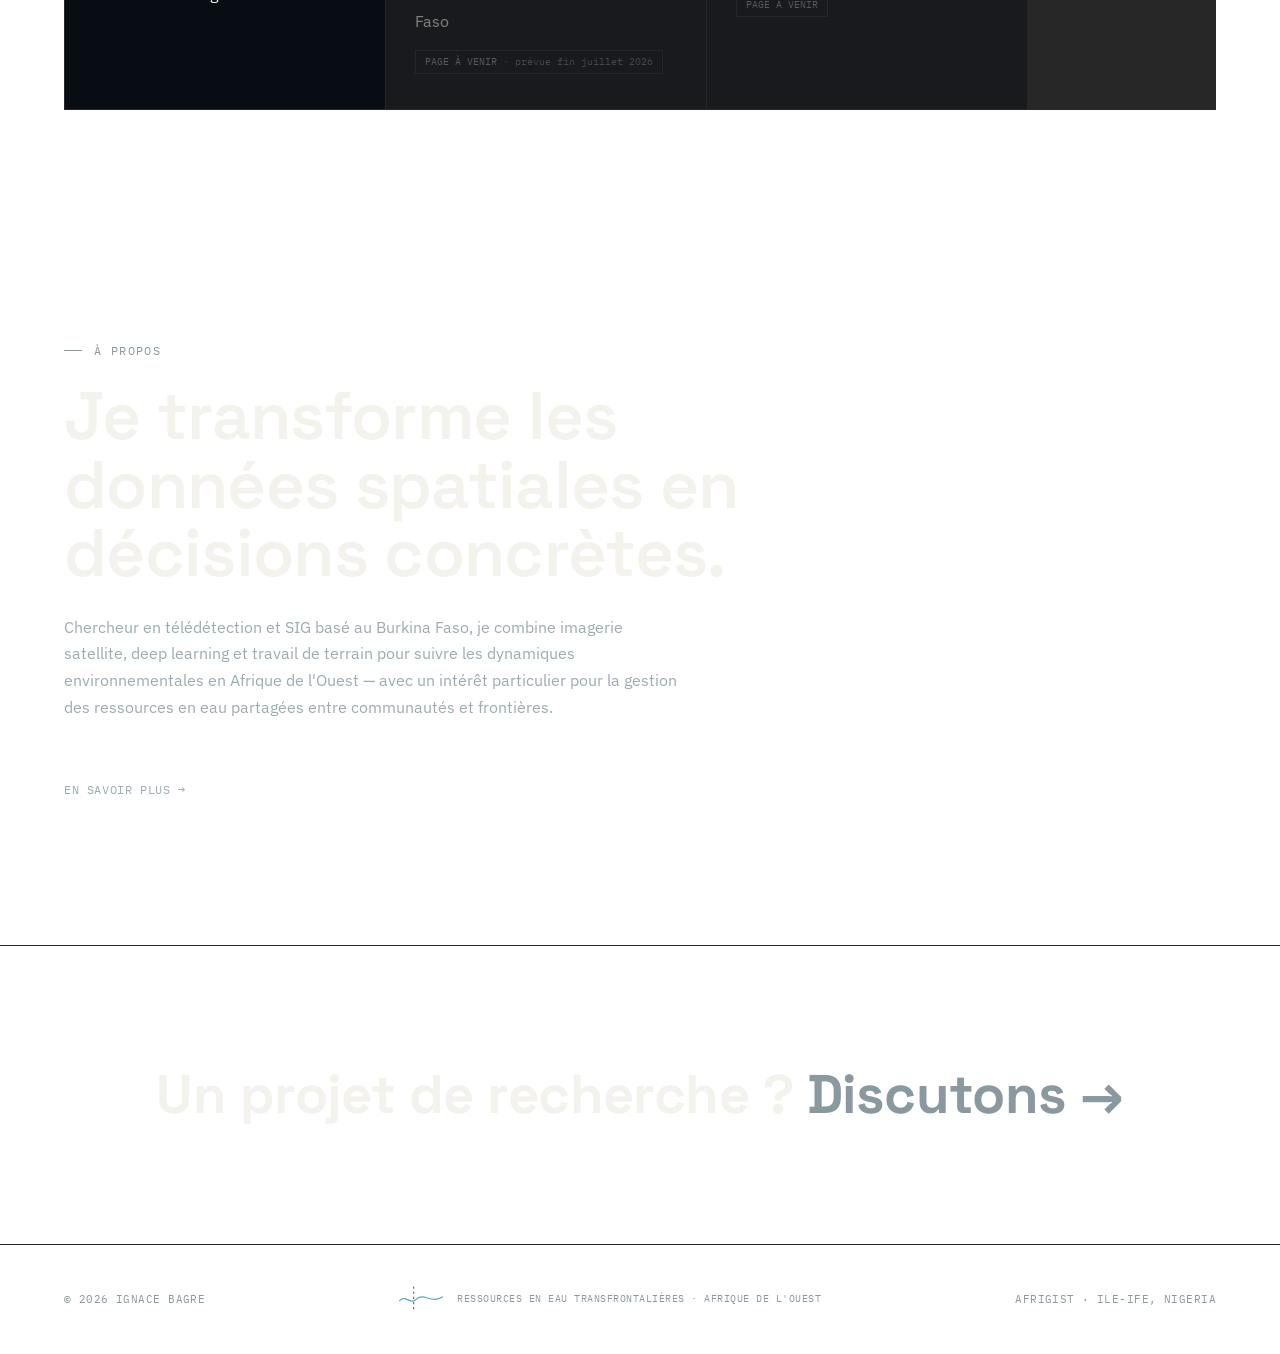
==== commit ecd10641: "Add files via upload" ====
--- a/index.html
+++ b/index.html
@@ -460,7 +460,7 @@
   <section class="hero">
     <div class="coord">12°13′–12°24′ N · 2°42′–2°52′ O — <span>BASSINS TRANSFRONTALIERS, AFRIQUE DE L'OUEST</span></div>
     <h1 class="title">Ignace BAGRE</h1>
-    <p class="tagline">Télédétection et SIG au service des ressources en eau partagées entre communautés et frontières, en Afrique de l'Ouest.</p>
+    <p class="tagline">Spécialiste en télédétection et SIG au service des ressources en eau partagées entre communautés et frontières, en Afrique de l'Ouest.</p>
 
     <div class="legend-bar">
       <div class="swatch" style="background:var(--eau)"></div>
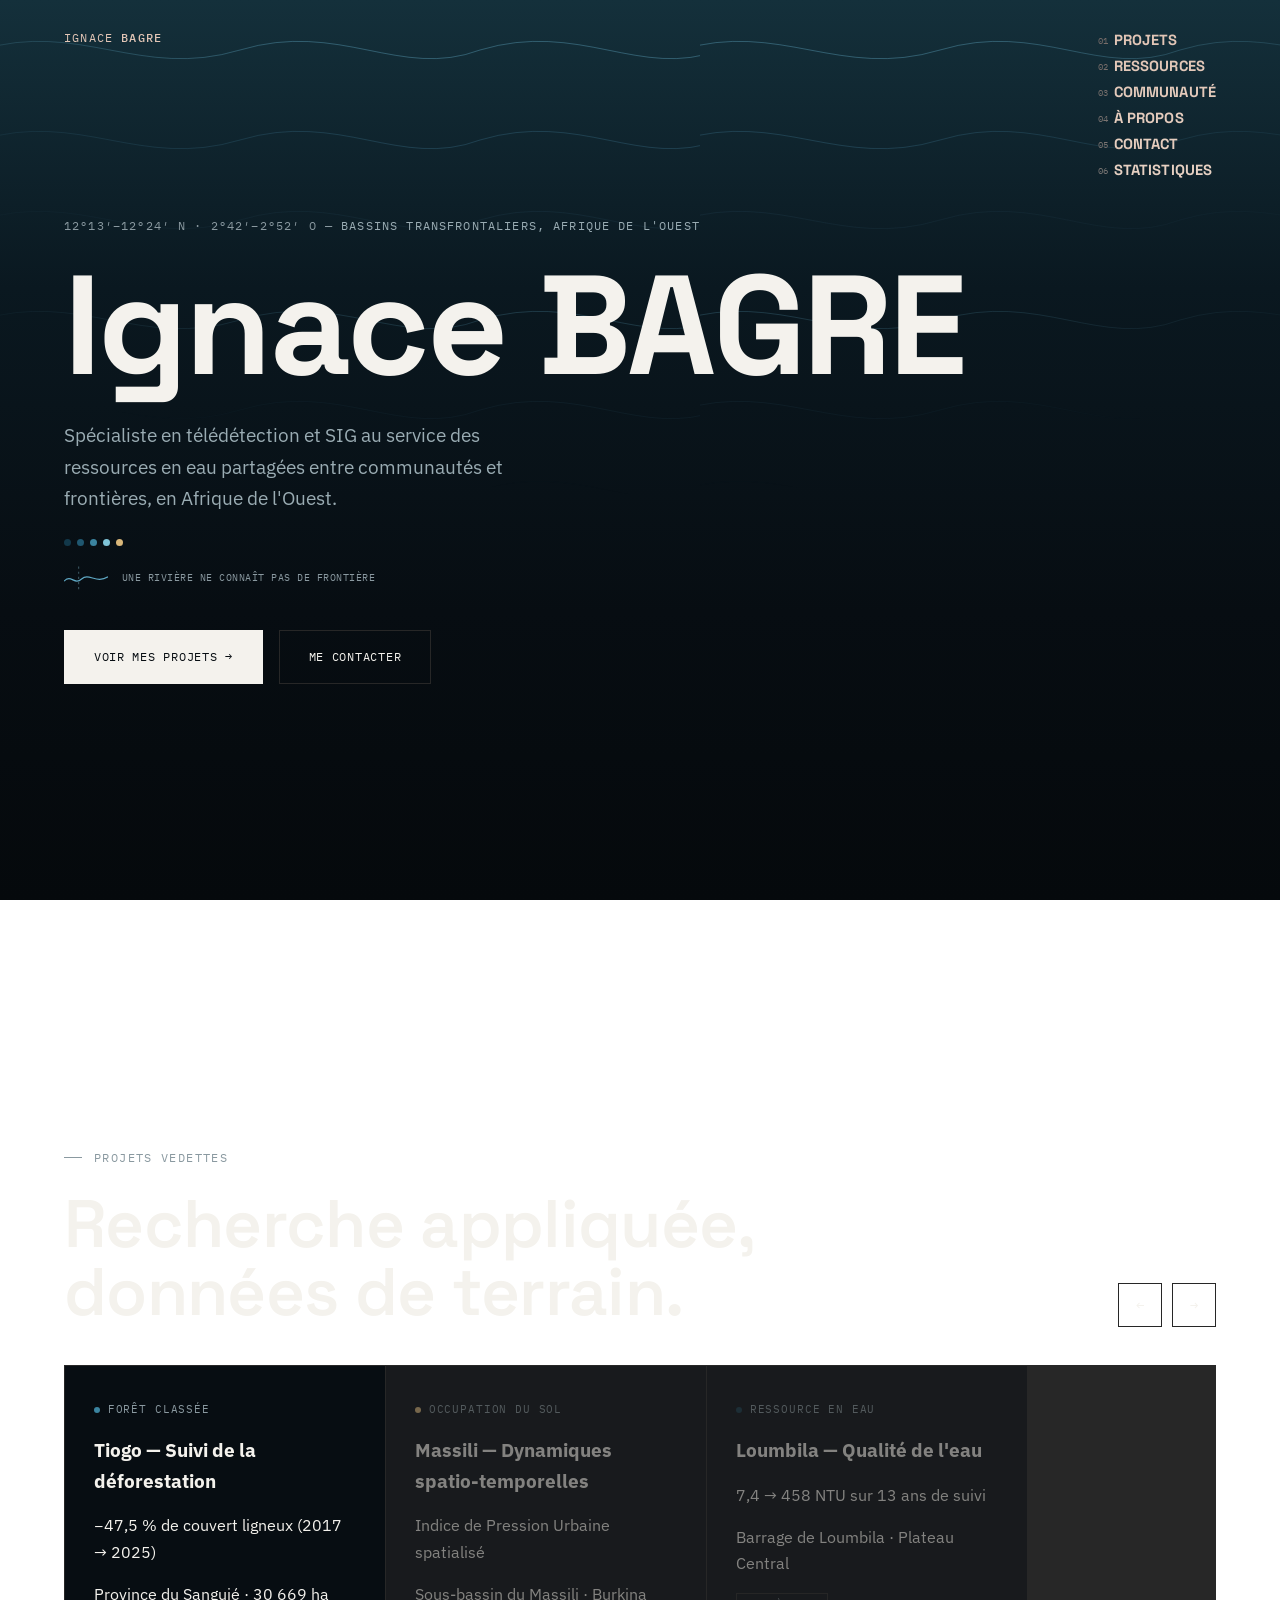
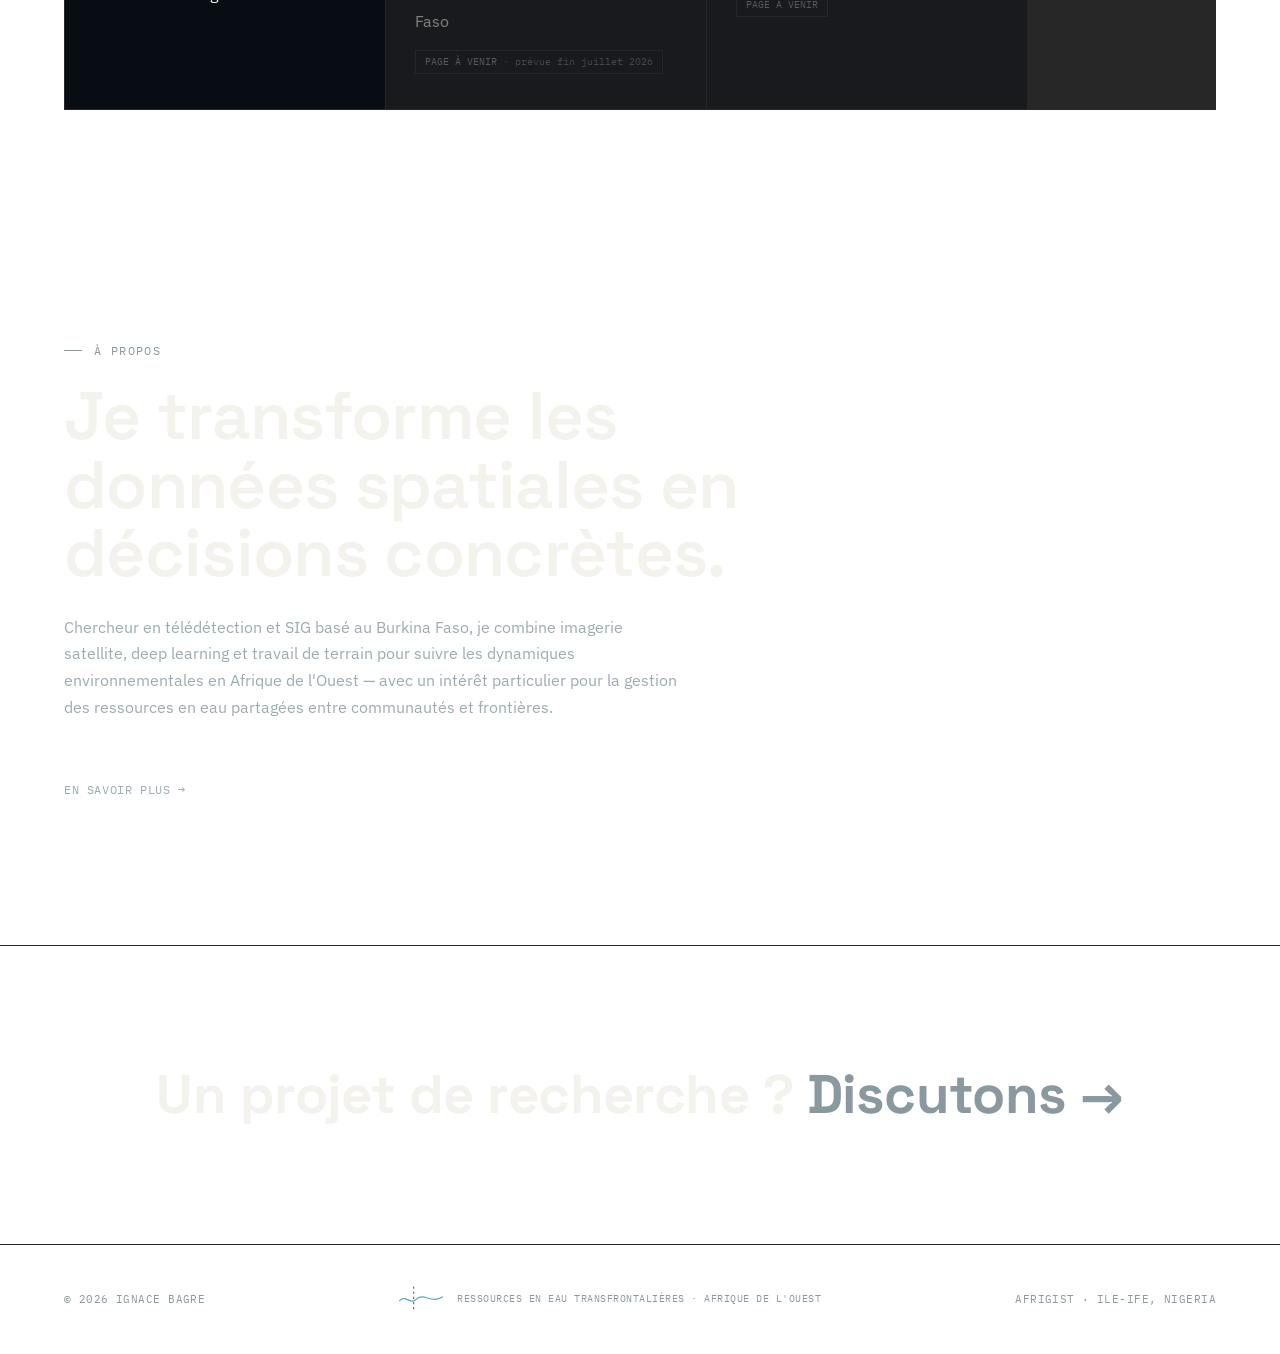
==== commit 0a8f6280: "Add files via upload" ====
--- a/index.html
+++ b/index.html
@@ -453,6 +453,12 @@
       <span class="toc-desc">Email, réseaux</span>
       <span class="toc-arrow">→</span>
     </a>
+    <a href="statistiques.html" class="toc-item">
+      <span class="toc-num">06</span>
+      <span class="toc-name">Statistiques</span>
+      <span class="toc-desc">Méthodes, exercices appliqués</span>
+      <span class="toc-arrow">→</span>
+    </a>
   </nav>
 </header>
 
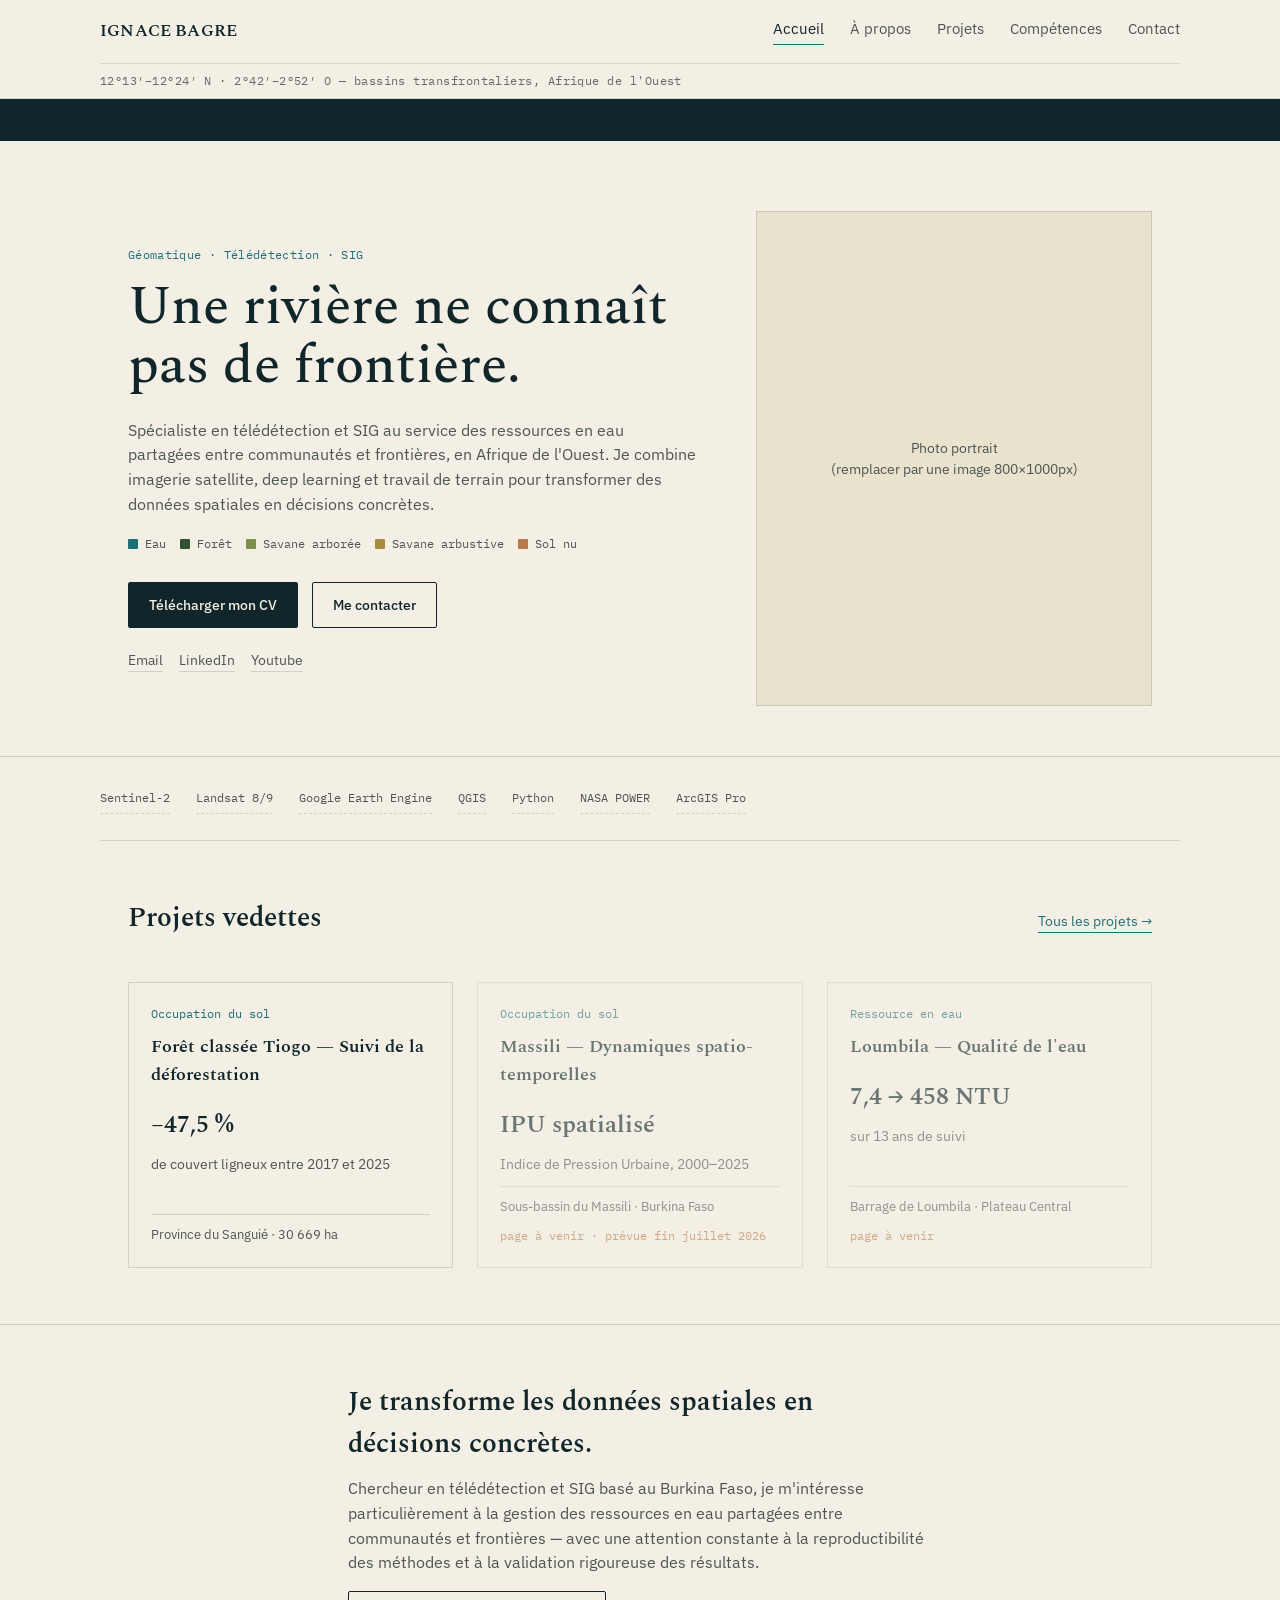
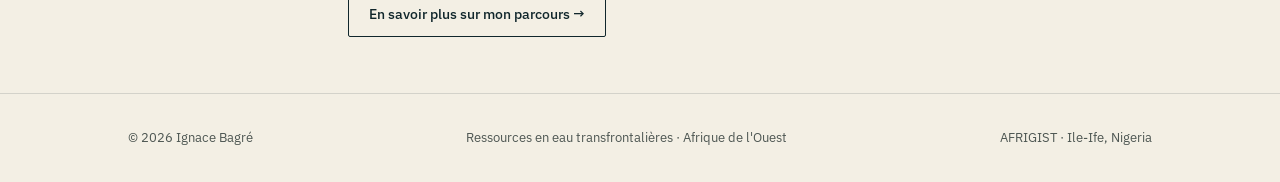
==== commit c291fb00: "Add files via upload" ====
--- a/index.html
+++ b/index.html
@@ -3,617 +3,127 @@
 <head>
 <meta charset="UTF-8">
 <meta name="viewport" content="width=device-width, initial-scale=1.0">
-<title>Ignace Bagre — Télédétection & Ressources en eau transfrontalières</title>
-<meta name="description" content="Chercheur en télédétection et SIG basé au Burkina Faso, spécialisé dans le suivi des ressources en eau partagées et des dynamiques environnementales en Afrique de l'Ouest.">
-<!-- Remplacer OG_URL par l'URL réelle une fois le site en ligne, et ajouter une image assets/og-cover.jpg (1200x630) -->
-<meta property="og:type" content="website">
-<meta property="og:title" content="Ignace Bagre — Télédétection & Ressources en eau transfrontalières">
-<meta property="og:description" content="Chercheur en télédétection et SIG basé au Burkina Faso, spécialisé dans le suivi des ressources en eau partagées et des dynamiques environnementales en Afrique de l'Ouest.">
-<meta property="og:image" content="assets/og-cover.jpg">
-<meta property="og:url" content="https://ignacebagre.me/">
-<meta name="twitter:card" content="summary_large_image">
-<link rel="icon" type="image/svg+xml" href="favicon.svg">
-<link rel="preconnect" href="https://fonts.googleapis.com">
-<link href="https://fonts.googleapis.com/css2?family=Space+Grotesk:wght@400;500;600;700&family=IBM+Plex+Sans:wght@400;500;600&family=IBM+Plex+Mono:wght@400;500&display=swap" rel="stylesheet">
-<style>
-:root{
-  --bg:#070D12;
-  --bg-panel:#0E1E27;
-  --bg-panel-2:#152C36;
-  --line:#272727;
-  --ink:#F4F2ED;
-  --ink-muted:#9AACB3;
-  --ink-faint:#8A99A0;
-
-  /* Échelle eau — de la profondeur du bassin à la rive (identité transfrontalière) */
-  --eau:#12384A;
-  --foret:#1F5770;
-  --savane-arboree:#3B84A0;
-  --savane-arbustive:#7FC4D8;
-  --sol-nu:#D9B77A;
-  --wave-line:#1B3342;
-  --border-line:#3E5A66;
-  --river-line:#5FA8C4;
-
-  --font-display:'Space Grotesk', sans-serif;
-  --font-body:'IBM Plex Sans', sans-serif;
-  --font-mono:'IBM Plex Mono', monospace;
-}
-
-*{box-sizing:border-box; margin:0; padding:0;}
-html{scroll-behavior:smooth;}
-body{
-  background:linear-gradient(180deg, #14303B 0%, #0A1820 32%, #070D12 68%, #05090C 100%);
-  background-attachment:fixed;
-  color:var(--ink);
-  font-family:var(--font-body);
-  line-height:1.65;
-  overflow-x:hidden;
-  cursor:default;
-}
-
-/* ---------- custom cursor (desktop only) ---------- */
-.cursor-dot{
-  position:fixed; top:0; left:0; z-index:999;
-  width:10px; height:10px; border-radius:50%;
-  background:var(--ink);
-  pointer-events:none;
-  transform:translate(-50%,-50%);
-  transition:width .25s ease, height .25s ease, background .25s ease, opacity .2s ease;
-  opacity:0;
-  mix-blend-mode:difference;
-}
-.cursor-dot.active{opacity:1;}
-.cursor-dot.hovering{width:46px; height:46px; background:var(--ink);}
-@media (hover:none), (pointer:coarse){ .cursor-dot{display:none;} }
-
-/* ---------- faint graticule ---------- */
-.graticule{
-  position:fixed; inset:0; z-index:0; pointer-events:none;
-  background-image:url("data:image/svg+xml,%3Csvg xmlns='http://www.w3.org/2000/svg' width='700' height='270' viewBox='0 0 700 270'%3E%3Cpath d='M-20,50 C80,20 140,80 240,50 C340,20 400,80 480,50 C580,20 640,80 720,50' fill='none' stroke='%235FA8C4' stroke-width='1' opacity='0.4'/%3E%3Cpath d='M-20,140 C80,110 140,170 240,140 C340,110 400,170 480,140 C580,110 640,170 720,140' fill='none' stroke='%233E7B96' stroke-width='1' opacity='0.32'/%3E%3Cpath d='M-20,220 C80,190 140,250 240,220 C340,190 400,250 480,220 C580,190 640,250 720,220' fill='none' stroke='%23254A5C' stroke-width='1' opacity='0.26'/%3E%3C/svg%3E");
-  background-repeat:repeat;
-  background-size:700px 270px;
-  mask-image:radial-gradient(ellipse 80% 60% at 50% 0%, black 35%, transparent 92%);
-}
-
-/* ---------- signature transfrontalière (rivière traversant une frontière) ---------- */
-.river-mark{display:flex; align-items:center; gap:14px;}
-.river-mark svg{flex-shrink:0;}
-.river-mark span{
-  font-family:var(--font-mono); font-size:0.62rem; color:var(--ink-faint);
-  text-transform:uppercase; letter-spacing:0.05em;
-}
-
-a{color:inherit; text-decoration:none;}
-
-/* ---------- scroll reveal ---------- */
-.reveal{opacity:0; transform:translateY(18px); transition:opacity .7s ease, transform .7s ease;}
-.reveal.is-visible{opacity:1; transform:translateY(0);}
-
-/* ---------- header ---------- */
-header{
-  position:fixed; top:0; left:0; right:0; z-index:50;
-  display:flex; align-items:flex-start; justify-content:space-between;
-  padding:28px 5vw;
-  mix-blend-mode:difference;
-}
-.brand{font-family:var(--font-mono); font-size:0.74rem; letter-spacing:0.1em; color:var(--ink); text-transform:uppercase;}
-.brand b{font-weight:500;}
-.back-link{
-  font-family:var(--font-mono); font-size:0.72rem; color:var(--ink); letter-spacing:0.04em;
-  display:flex; align-items:center; gap:8px; text-transform:uppercase;
-}
-
-main{position:relative; z-index:1;}
-
-/* ---------- hero (page d'accueil) ---------- */
-.hero{
-  position:relative; z-index:1;
-  min-height:100vh;
-  display:flex; flex-direction:column; justify-content:center;
-  padding:0 5vw;
-  max-width:1400px;
-  margin:0 auto;
-}
-.coord{
-  font-family:var(--font-mono); font-size:0.72rem; color:var(--ink-faint);
-  letter-spacing:0.1em; margin-bottom:1.6rem; text-transform:uppercase;
-}
-.coord span{color:var(--ink-muted);}
-h1.title{
-  font-family:var(--font-display); font-weight:700;
-  font-size:clamp(3.4rem, 11vw, 9.5rem);
-  line-height:0.92; letter-spacing:-0.02em;
-  max-width:100%;
-}
-.hero .tagline{
-  font-weight:400; font-size:clamp(1rem, 1.6vw, 1.2rem);
-  color:var(--ink-muted); max-width:42ch; margin-top:1.8rem;
-}
-
-.legend-bar{display:flex; align-items:center; gap:6px; margin-top:1.6rem;}
-.legend-bar .swatch{width:7px; height:7px; border-radius:50%;}
-.legend-labels{display:none;}
-
-/* ---------- table des matières (hub links) ---------- */
-/* Bloc compact aligné à gauche, empilé serré, sans lignes ni pleine
-   largeur — même emplacement/esprit qu'un menu type spatzek.studio. */
-.toc{
-  display:flex; flex-direction:column;
-  align-items:flex-start;
-  gap:0.1rem;
-}
-.toc-item{
-  display:flex; align-items:baseline; gap:0.35rem;
-  padding:0.05rem 0;
-  border:none;
-  transition:color .25s ease;
-}
-.toc-item:hover{color:var(--accent);}
-.toc-item .toc-num{
-  font-family:var(--font-mono); font-weight:400;
-  font-size:0.56rem; color:var(--ink-faint);
-  align-self:flex-start; margin-top:0.3rem;
-  transition:color .25s ease;
-}
-.toc-item:hover .toc-num{color:var(--accent);}
-.toc-item .toc-name{
-  font-family:var(--font-display); font-weight:700;
-  font-size:0.92rem;
-  line-height:1.55; letter-spacing:0.01em;
-  text-transform:uppercase;
-}
-.toc-item .toc-desc, .toc-item .toc-arrow{display:none;}
-
-/* sélection de texte assortie à l'accent, clin d'œil au 3-couleurs de Spatzek */
-::selection{background:var(--accent); color:#0A0A0A;}
-
-.hero-scroll{
-  margin-top:3rem;
-  font-family:var(--font-mono); font-size:0.68rem; color:var(--ink-faint);
-  display:flex; align-items:center; gap:10px; text-transform:uppercase; letter-spacing:0.06em;
-}
-
-/* ---------- hero CTA buttons ---------- */
-.hero-cta{display:flex; flex-wrap:wrap; gap:1rem; margin-top:2.4rem;}
-.btn-primary, .btn-secondary{
-  font-family:var(--font-mono); font-size:0.76rem; letter-spacing:0.06em; text-transform:uppercase;
-  padding:1rem 1.8rem; width:max-content; transition:opacity .2s ease, background .2s ease, color .2s ease, border-color .2s ease;
-}
-.btn-primary{background:var(--ink); color:var(--bg); border:1px solid var(--ink);}
-.btn-primary:hover{opacity:0.82;}
-.btn-secondary{background:transparent; color:var(--ink); border:1px solid var(--line);}
-.btn-secondary:hover{border-color:var(--accent); color:var(--accent);}
-
-/* ---------- bande partenaires / outils ---------- */
-.partners-band{max-width:1400px; margin:5rem auto 0; padding:2.2rem 5vw; border-top:1px solid var(--line); border-bottom:1px solid var(--line);}
-.partners-label{font-family:var(--font-mono); font-size:0.64rem; color:var(--ink-faint); text-transform:uppercase; letter-spacing:0.08em; margin-bottom:1.2rem;}
-.partners-row{display:flex; flex-wrap:wrap; gap:2.2rem 2.6rem;}
-.partners-row span{font-family:var(--font-display); font-weight:600; font-size:1.05rem; color:var(--ink-muted);}
-
-/* ---------- section head (eyebrow + titre + contrôles) ---------- */
-.section-head{display:flex; justify-content:space-between; align-items:flex-end; gap:1.5rem; flex-wrap:wrap; margin-bottom:2.4rem;}
-.section-head .section-title{margin-bottom:0;}
-
-/* ---------- carrousel projets vedettes ---------- */
-.carousel-controls{display:flex; gap:0.6rem;}
-.carousel-btn{
-  width:44px; height:44px; border:1px solid var(--line); background:transparent; color:var(--ink);
-  font-family:var(--font-mono); font-size:0.9rem; cursor:pointer;
-  transition:background .2s ease, color .2s ease, border-color .2s ease;
-}
-.carousel-btn:hover{background:var(--accent); color:#0A0A0A; border-color:var(--accent);}
-.carousel-track{
-  display:flex; gap:1px; background:var(--line); border:1px solid var(--line);
-  overflow-x:auto; scroll-snap-type:x mandatory; scrollbar-width:none;
-}
-.carousel-track::-webkit-scrollbar{display:none;}
-.carousel-card{
-  scroll-snap-align:start; flex:0 0 320px;
-  background:var(--bg); padding:2.2rem 1.8rem;
-  display:flex; flex-direction:column; gap:1rem;
-  transition:background .3s ease;
-}
-.carousel-card:hover{background:var(--bg-panel);}
-.carousel-card.disabled{opacity:0.45;}
-.carousel-card.disabled:hover{background:var(--bg);}
-.see-all-link{
-  display:inline-block; margin-top:2rem;
-  font-family:var(--font-mono); font-size:0.78rem; text-transform:uppercase; letter-spacing:0.05em;
-  color:var(--ink-muted); transition:color .2s ease;
-}
-.see-all-link:hover{color:var(--accent);}
-
-/* ---------- teaser à propos ---------- */
-.about-teaser p.lead{color:var(--ink-muted); max-width:62ch; font-size:1.02rem; margin-bottom:1.6rem;}
-
-/* ---------- bandeau CTA final ---------- */
-.cta-banner{max-width:1400px; margin:0 auto; padding:6.5rem 5vw; border-top:1px solid var(--line); text-align:center;}
-.cta-link{
-  display:inline-block; font-family:var(--font-display); font-weight:700;
-  font-size:clamp(1.8rem, 5vw, 3.4rem); letter-spacing:-0.01em;
-  color:var(--ink); transition:color .3s ease;
-}
-.cta-link span{color:var(--ink-faint); transition:color .3s ease;}
-.cta-link:hover{color:var(--accent);}
-.cta-link:hover span{color:var(--accent);}
-
-/* ---------- generic page hero (sub-pages) ---------- */
-.page-hero{max-width:1400px; margin:0 auto; padding:10rem 5vw 3rem;}
-.eyebrow{
-  font-family:var(--font-mono); font-size:0.72rem; letter-spacing:0.12em;
-  color:var(--ink-faint); text-transform:uppercase;
-  display:flex; align-items:center; gap:12px; margin-bottom:1.4rem;
-}
-.eyebrow::before{content:''; width:18px; height:1px; background:var(--ink-faint);}
-h2.section-title{
-  font-family:var(--font-display); font-weight:600;
-  font-size:clamp(2.2rem, 5.5vw, 4.2rem);
-  line-height:1.02; letter-spacing:-0.01em;
-  margin-bottom:1.6rem; max-width:18ch;
-}
-.page-hero p.lead{color:var(--ink-muted); max-width:56ch; font-size:1.02rem;}
-
-/* ---------- generic content section ---------- */
-.content-section{max-width:1400px; margin:0 auto; padding:2rem 5vw 9rem;}
-
-/* ---------- projects ---------- */
-.projects-grid{display:grid; grid-template-columns:repeat(3, 1fr); gap:1px; background:var(--line); border:1px solid var(--line);}
-.card{
-  background:var(--bg); padding:2.4rem 2rem;
-  display:flex; flex-direction:column; gap:1.1rem;
-  transition:background .3s ease;
-}
-.card:hover{background:var(--bg-panel);}
-.tag{
-  display:inline-flex; align-items:center; gap:8px;
-  font-family:var(--font-mono); font-size:0.66rem; letter-spacing:0.08em;
-  color:var(--ink-faint); text-transform:uppercase;
-}
-.tag .dot{width:6px; height:6px; border-radius:50%;}
-.card h3{font-family:var(--font-display); font-size:1.5rem; font-weight:600; line-height:1.2; letter-spacing:-0.01em;}
-.card .stat{
-  font-family:var(--font-mono); font-size:0.92rem; color:var(--ink);
-  border-top:1px solid var(--line); padding-top:0.9rem;
-}
-.card p{color:var(--ink-muted); font-size:0.9rem;}
-.card .coords-mini{font-family:var(--font-mono); font-size:0.66rem; color:var(--ink-faint); margin-top:auto; padding-top:0.6rem; text-transform:uppercase; letter-spacing:0.03em;}
-.card.disabled{opacity:0.45;}
-.card.disabled:hover{background:var(--bg);}
-.soon-badge{
-  font-family:var(--font-mono); font-size:0.62rem; color:var(--ink-faint);
-  border:1px solid var(--line); padding:3px 9px; width:max-content; text-transform:uppercase;
-}
-.soon-badge .eta{color:var(--ink-faint); opacity:0.7; text-transform:none; letter-spacing:0;}
-
-/* ---------- resources ---------- */
-.res-list{display:flex; flex-direction:column;}
-.res-item{
-  display:grid; grid-template-columns:130px 1fr auto; align-items:center; gap:2rem;
-  padding:1.8rem 0; border-top:1px solid var(--line);
-}
-.res-list .res-item:last-child{border-bottom:1px solid var(--line);}
-.res-item .kind{font-family:var(--font-mono); font-size:0.68rem; letter-spacing:0.06em; color:var(--ink-faint); text-transform:uppercase;}
-.res-item h4{font-family:var(--font-display); font-size:1.18rem; font-weight:500;}
-.res-item .sub{color:var(--ink-muted); font-size:0.86rem; margin-top:0.3rem;}
-.badge-soon{
-  font-family:var(--font-mono); font-size:0.64rem; color:var(--ink-faint);
-  border:1px solid var(--line); padding:4px 10px; white-space:nowrap; text-transform:uppercase;
-}
-
-/* ---------- communauté / formulaire ---------- */
-.community-intro{display:grid; grid-template-columns:0.85fr 1.15fr; gap:5rem; align-items:start;}
-.community-intro p{color:var(--ink-muted); max-width:42ch; margin-bottom:1.2rem;}
-.community-note{
-  font-family:var(--font-mono); font-size:0.72rem; color:var(--ink-faint);
-  border-left:1px solid var(--ink-faint); padding-left:14px; margin-top:1.6rem; max-width:38ch;
-  text-transform:uppercase; letter-spacing:0.02em;
-}
-form.share-form{
-  border:1px solid var(--line); padding:2.4rem;
-  display:flex; flex-direction:column; gap:1.5rem;
-}
-.field{display:flex; flex-direction:column; gap:0.6rem;}
-.field label{font-family:var(--font-mono); font-size:0.66rem; letter-spacing:0.08em; color:var(--ink-faint); text-transform:uppercase;}
-.field input, .field textarea{
-  background:transparent; border:none; border-bottom:1px solid var(--line); color:var(--ink);
-  font-family:var(--font-body); font-size:0.95rem; padding:0.6rem 0.1rem; resize:vertical;
-}
-.field input:focus, .field textarea:focus{outline:none; border-color:var(--ink);}
-.field-row{display:grid; grid-template-columns:1fr 1fr; gap:1.4rem;}
-.submit-btn{
-  font-family:var(--font-mono); font-size:0.76rem; letter-spacing:0.08em; text-transform:uppercase;
-  background:var(--ink); color:var(--bg); border:none; padding:1rem 1.8rem;
-  cursor:pointer; width:max-content; transition:opacity .2s ease;
-}
-.submit-btn:hover{opacity:0.8;}
-.form-status{font-family:var(--font-mono); font-size:0.72rem; color:var(--ink-muted); display:none;}
-.form-status.visible{display:block;}
-
-/* ---------- about ---------- */
-.about-grid{display:grid; grid-template-columns:1.1fr 0.9fr; gap:5rem; align-items:start;}
-.about-grid p{color:var(--ink-muted); margin-bottom:1.2rem; max-width:50ch;}
-.skills-legend{display:flex; flex-direction:column; gap:0;}
-.skill-row{display:flex; align-items:baseline; gap:14px; padding:0.9rem 0; border-top:1px solid var(--line);}
-.skills-legend .skill-row:last-child{border-bottom:1px solid var(--line);}
-.skill-row .dot{width:6px; height:6px; border-radius:50%; flex-shrink:0;}
-.skill-row .name{font-family:var(--font-mono); font-size:0.82rem; min-width:9ch; text-transform:uppercase; letter-spacing:0.03em;}
-.skill-row .desc{color:var(--ink-faint); font-size:0.8rem;}
-
-/* ---------- contact page ---------- */
-.contact-block{max-width:1400px; margin:0 auto; padding:10rem 5vw 9rem;}
-.contact-block h2{
-  font-family:var(--font-display); font-weight:600;
-  font-size:clamp(2.4rem, 6.5vw, 5rem); max-width:14ch; margin-bottom:3rem; letter-spacing:-0.01em;
-}
-.contact-links{display:flex; flex-direction:column; gap:0.2rem;}
-.contact-links a{
-  font-family:var(--font-mono); font-size:1.1rem; color:var(--ink-muted);
-  padding:0.9rem 0; border-top:1px solid var(--line); width:100%;
-  transition:color .2s ease, padding-left .2s ease;
-}
-.contact-links a:last-child{border-bottom:1px solid var(--line);}
-.contact-links a:hover{color:var(--ink); padding-left:0.6rem;}
-
-/* ---------- project detail pages ---------- */
-.project-hero{max-width:1080px; margin:0 auto; padding:10rem 5vw 3rem;}
-h1.project-title{
-  font-family:var(--font-display); font-weight:700;
-  font-size:clamp(2.4rem, 6.5vw, 4.4rem); line-height:1.03; max-width:16ch; letter-spacing:-0.01em;
-}
-.stat-row{display:grid; grid-template-columns:repeat(3, 1fr); gap:1px; background:var(--line); margin:3.5rem 0; border:1px solid var(--line);}
-.stat-box{background:var(--bg); padding:2rem;}
-.stat-box .num{font-family:var(--font-display); font-weight:700; font-size:2.1rem;}
-.stat-box .label{font-family:var(--font-mono); font-size:0.68rem; color:var(--ink-faint); text-transform:uppercase; letter-spacing:0.05em; margin-top:0.6rem;}
-
-.block{max-width:1080px; margin:0 auto; padding:4rem 5vw; border-top:1px solid var(--line);}
-h2.block-title{font-family:var(--font-display); font-weight:600; font-size:clamp(1.5rem, 3vw, 2.1rem); margin-bottom:1.5rem; max-width:30ch; letter-spacing:-0.01em;}
-.block p{color:var(--ink-muted); max-width:68ch; margin-bottom:1rem;}
-.block ul{color:var(--ink-muted); max-width:64ch; margin:1rem 0 1rem 1.2rem;}
-.block li{margin-bottom:0.5rem;}
-
-figure{margin:2.2rem 0;}
-figure img{width:100%; display:block; filter:grayscale(0.15);}
-figcaption{font-family:var(--font-mono); font-size:0.7rem; color:var(--ink-faint); margin-top:0.8rem; letter-spacing:0.02em; text-transform:uppercase;}
-.fig-grid{display:grid; grid-template-columns:1fr 1fr; gap:1.8rem;}
-
-.callout{border-left:1px solid var(--ink); padding:1.5rem 1.8rem; margin:1.8rem 0; max-width:64ch;}
-.callout p{color:var(--ink); margin:0; font-size:0.94rem;}
-
-.methodo-steps{display:flex; flex-direction:column; margin-top:1.4rem;}
-.step{display:grid; grid-template-columns:48px 1fr; gap:1.2rem; padding:1.6rem 0; border-top:1px solid var(--line);}
-.methodo-steps .step:last-child{border-bottom:1px solid var(--line);}
-.step .idx{font-family:var(--font-mono); font-size:0.82rem; color:var(--ink-faint);}
-.step h4{font-family:var(--font-display); font-size:1.05rem; font-weight:500; margin-bottom:0.5rem;}
-.step p{color:var(--ink-muted); font-size:0.88rem; margin:0; max-width:60ch;}
-
-.status-tag{
-  display:inline-flex; align-items:center; gap:8px;
-  font-family:var(--font-mono); font-size:0.68rem; letter-spacing:0.06em;
-  color:var(--ink-faint); text-transform:uppercase;
-  border:1px solid var(--line); padding:5px 12px; margin-bottom:1.2rem;
-}
-.status-tag .dot{width:6px; height:6px; border-radius:50%; background:var(--sol-nu);}
-
-/* ---------- footer ---------- */
-footer.site-footer{
-  position:relative; z-index:1; border-top:1px solid var(--line);
-  padding:2.6rem 5vw; display:flex; justify-content:space-between; align-items:center; flex-wrap:wrap; gap:1.2rem;
-  font-family:var(--font-mono); font-size:0.68rem; color:var(--ink-faint); text-transform:uppercase; letter-spacing:0.04em;
-}
-
-@media (max-width:820px){
-  .projects-grid{grid-template-columns:1fr;}
-  .about-grid{grid-template-columns:1fr; gap:2.4rem;}
-  .community-intro{grid-template-columns:1fr; gap:2.4rem;}
-  .res-item{grid-template-columns:1fr; gap:0.4rem;}
-  .fig-grid{grid-template-columns:1fr;}
-  .stat-row{grid-template-columns:1fr;}
-  .step{grid-template-columns:1fr; gap:0.4rem;}
-  .toc-item{gap:1rem;}
-  .toc-item .toc-desc{display:none;}
-}
-
-</style>
+<title>Ignace BAGRE — Télédétection & Ressources en eau transfrontalières</title>
+<meta name="description" content="Géomaticien basé au Burkina Faso, spécialisé dans le suivi des ressources en eau partagées et des dynamiques environnementales en Afrique de l'Ouest.">
+<link rel="stylesheet" href="style.css">
 </head>
 <body>
 
-<div class="graticule"></div>
-
-<header>
-  <div class="brand">IGNACE <b>BAGRE</b></div>
-  <nav class="toc">
-    <a href="projets.html" class="toc-item">
-      <span class="toc-num">01</span>
-      <span class="toc-name">Projets</span>
-      <span class="toc-desc">Tiogo, Massili, Loumbila</span>
-      <span class="toc-arrow">→</span>
-    </a>
-    <a href="ressources.html" class="toc-item">
-      <span class="toc-num">02</span>
-      <span class="toc-name">Ressources</span>
-      <span class="toc-desc">Tutos, articles, vidéos</span>
-      <span class="toc-arrow">→</span>
-    </a>
-    <a href="communaute.html" class="toc-item">
-      <span class="toc-num">03</span>
-      <span class="toc-name">Communauté</span>
-      <span class="toc-desc">Partager un projet</span>
-      <span class="toc-arrow">→</span>
-    </a>
-    <a href="apropos.html" class="toc-item">
-      <span class="toc-num">04</span>
-      <span class="toc-name">À propos</span>
-      <span class="toc-desc">Parcours, compétences</span>
-      <span class="toc-arrow">→</span>
-    </a>
-    <a href="contact.html" class="toc-item">
-      <span class="toc-num">05</span>
-      <span class="toc-name">Contact</span>
-      <span class="toc-desc">Email, réseaux</span>
-      <span class="toc-arrow">→</span>
-    </a>
-    <a href="statistiques.html" class="toc-item">
-      <span class="toc-num">06</span>
-      <span class="toc-name">Statistiques</span>
-      <span class="toc-desc">Méthodes, exercices appliqués</span>
-      <span class="toc-arrow">→</span>
-    </a>
-  </nav>
+<header class="site">
+  <div class="wrap nav-row">
+    <a class="logo" href="index.html">IGNACE <b>BAGRE</b></a>
+    <nav class="primary">
+      <a href="index.html" class="active">Accueil</a>
+      <a href="apropos.html">À propos</a>
+      <a href="projets.html">Projets</a>
+      <a href="competences.html">Compétences</a>
+      <a href="contact.html">Contact</a>
+    </nav>
+  </div>
+  <div class="wrap coord">12°13′–12°24′ N · 2°42′–2°52′ O — bassins transfrontaliers, Afrique de l'Ouest</div>
 </header>
 
-<main>
-  <section class="hero">
-    <div class="coord">12°13′–12°24′ N · 2°42′–2°52′ O — <span>BASSINS TRANSFRONTALIERS, AFRIQUE DE L'OUEST</span></div>
-    <h1 class="title">Ignace BAGRE</h1>
-    <p class="tagline">Spécialiste en télédétection et SIG au service des ressources en eau partagées entre communautés et frontières, en Afrique de l'Ouest.</p>
+<div class="ticker">
+  <div class="ticker-track">
+    <span>Disponible pour un stage ou un poste en géomatique</span>
+    <span>Burkina Faso · Côte d'Ivoire · Bénin · Togo</span>
+    <span>Disponible pour un stage ou un poste en géomatique</span>
+    <span>Burkina Faso · Côte d'Ivoire · Bénin · Togo</span>
+    <span>Disponible pour un stage ou un poste en géomatique</span>
+    <span>Burkina Faso · Côte d'Ivoire · Bénin · Togo</span>
+  </div>
+</div>
 
-    <div class="legend-bar">
-      <div class="swatch" style="background:var(--eau)"></div>
-      <div class="swatch" style="background:var(--foret)"></div>
-      <div class="swatch" style="background:var(--savane-arboree)"></div>
-      <div class="swatch" style="background:var(--savane-arbustive)"></div>
-      <div class="swatch" style="background:var(--sol-nu)"></div>
-    </div>
-    <div class="legend-labels">
-      <span>Eau</span><span>Forêt</span><span>Savane arborée</span><span>Savane arbustive</span><span>Sol nu</span>
-    </div>
+<section class="hero">
+  <div class="wrap hero-grid">
+    <div>
+      <div class="eyebrow">Géomatique · Télédétection · SIG</div>
+      <h1>Une rivière ne connaît pas de frontière.</h1>
+      <p>Spécialiste en télédétection et SIG au service des ressources en eau partagées entre communautés et frontières, en Afrique de l'Ouest. Je combine imagerie satellite, deep learning et travail de terrain pour transformer des données spatiales en décisions concrètes.</p>
 
-    <div class="river-mark" style="margin-top:1.2rem;"><svg width="44" height="26" viewBox="0 0 60 34"><line x1="20" y1="0" x2="20" y2="34" stroke="var(--border-line)" stroke-width="1.4" stroke-dasharray="3,4"/><path d="M0,20 C10,10 14,26 24,17 C34,8 44,24 60,14" fill="none" stroke="var(--river-line)" stroke-width="1.6"/></svg><span>Une rivière ne connaît pas de frontière</span></div>
+      <div class="legend">
+        <span class="chip eau"><i></i>Eau</span>
+        <span class="chip foret"><i></i>Forêt</span>
+        <span class="chip savane-a"><i></i>Savane arborée</span>
+        <span class="chip savane-b"><i></i>Savane arbustive</span>
+        <span class="chip sol"><i></i>Sol nu</span>
+      </div>
 
-    <div class="hero-cta">
-      <a href="projets.html" class="btn-primary">Voir mes projets →</a>
-      <a href="contact.html" class="btn-secondary">Me contacter</a>
-    </div>
-  </section>
+      <div class="cta-row">
+        <a class="btn solid" href="cv-ignace-bagre.pdf">Télécharger mon CV</a>
+        <a class="btn ghost" href="contact.html">Me contacter</a>
+      </div>
 
-  <section class="partners-band reveal">
-    <div class="partners-label">Données & outils</div>
-    <div class="partners-row">
-      <span>Sentinel-2</span>
-      <span>Landsat 8/9</span>
-      <span>Google Earth Engine</span>
-      <span>QGIS</span>
-      <span>Python</span>
-      <span>NASA POWER</span>
-    </div>
-  </section>
-
-  <section class="content-section">
-    <div class="section-head">
-      <div>
-        <div class="eyebrow">Projets vedettes</div>
-        <h2 class="section-title">Recherche appliquée, données de terrain.</h2>
-      </div>
-      <div class="carousel-controls">
-        <button class="carousel-btn" data-dir="-1" aria-label="Précédent">←</button>
-        <button class="carousel-btn" data-dir="1" aria-label="Suivant">→</button>
+      <div class="social-row">
+        <a href="mailto:contact@ignacebagre.me">Email</a>
+        <a href="www.linkedin.com/in/ignace-bagre-213a72291" target="_blank">LinkedIn</a>
+        <a href="www.youtube.com/@IgnaceBAGRE-bg" target="_blank">Youtube</a>
       </div>
     </div>
+    <div class="hero-photo">
+      Photo portrait<br>(remplacer par une image 800×1000px)
+    </div>
+  </div>
+</section>
 
-    <div class="carousel-track" id="projectsCarousel">
-      <a href="tiogo.html" class="carousel-card">
-        <div class="tag"><span class="dot" style="background:var(--savane-arboree)"></span>Forêt classée</div>
-        <h3>Tiogo — Suivi de la déforestation</h3>
-        <div class="stat">−47,5 % de couvert ligneux (2017 → 2025)</div>
-        <div class="coords-mini">Province du Sanguié · 30 669 ha</div>
+<div class="wrap tools">
+  <span>Sentinel-2</span><span>Landsat 8/9</span><span>Google Earth Engine</span>
+  <span>QGIS</span><span>Python</span><span>NASA POWER</span><span>ArcGIS Pro</span>
+</div>
+
+<section class="bordered">
+  <div class="wrap">
+    <div class="section-head">
+      <h2>Projets vedettes</h2>
+      <a class="view-all" href="projets.html">Tous les projets →</a>
+    </div>
+    <div class="projects-grid">
+
+      <a class="card" href="tiogo.html">
+        <span class="tag">Occupation du sol</span>
+        <h3>Forêt classée Tiogo — Suivi de la déforestation</h3>
+        <span class="stat">−47,5 %</span>
+        <p style="font-size:.88rem;margin:0;">de couvert ligneux entre 2017 et 2025</p>
+        <span class="place">Province du Sanguié · 30 669 ha</span>
       </a>
 
-      <!-- Éditer .eta ci-dessous avec une échéance réelle (ex. "prévu T3 2026") une fois connue -->
-      <div class="carousel-card disabled">
-        <div class="tag"><span class="dot" style="background:var(--sol-nu)"></span>Occupation du sol</div>
+      <a class="card soon" href="projets.html">
+        <span class="tag">Occupation du sol</span>
         <h3>Massili — Dynamiques spatio-temporelles</h3>
-        <div class="stat">Indice de Pression Urbaine spatialisé</div>
-        <div class="coords-mini">Sous-bassin du Massili · Burkina Faso</div>
-        <div class="soon-badge">page à venir <span class="eta">· prévue fin juillet 2026</span></div>
-      </div>
+        <span class="stat">IPU spatialisé</span>
+        <p style="font-size:.88rem;margin:0;">Indice de Pression Urbaine, 2000–2025</p>
+        <span class="place">Sous-bassin du Massili · Burkina Faso</span>
+        <span class="status">page à venir · prévue fin juillet 2026</span>
+      </a>
 
-      <div class="carousel-card disabled">
-        <div class="tag"><span class="dot" style="background:var(--eau)"></span>Ressource en eau</div>
+      <a class="card soon" href="projets.html">
+        <span class="tag">Ressource en eau</span>
         <h3>Loumbila — Qualité de l'eau</h3>
-        <div class="stat">7,4 → 458 NTU sur 13 ans de suivi</div>
-        <div class="coords-mini">Barrage de Loumbila · Plateau Central</div>
-        <div class="soon-badge">page à venir</div>
-      </div>
+        <span class="stat">7,4 → 458 NTU</span>
+        <p style="font-size:.88rem;margin:0;">sur 13 ans de suivi</p>
+        <span class="place">Barrage de Loumbila · Plateau Central</span>
+        <span class="status">page à venir</span>
+      </a>
+
     </div>
+  </div>
+</section>
 
-    <a href="projets.html" class="see-all-link">Tous les projets +</a>
-  </section>
+<section>
+  <div class="wrap" style="max-width:640px;">
+    <h2>Je transforme les données spatiales en décisions concrètes.</h2>
+    <p>Chercheur en télédétection et SIG basé au Burkina Faso, je m'intéresse particulièrement à la gestion des ressources en eau partagées entre communautés et frontières — avec une attention constante à la reproductibilité des méthodes et à la validation rigoureuse des résultats.</p>
+    <a class="btn ghost" href="apropos.html">En savoir plus sur mon parcours →</a>
+  </div>
+</section>
 
-  <section class="content-section about-teaser">
-    <div class="eyebrow">À propos</div>
-    <h2 class="section-title">Je transforme les données spatiales en décisions concrètes.</h2>
-    <p class="lead">Chercheur en télédétection et SIG basé au Burkina Faso, je combine imagerie satellite, deep learning et travail de terrain pour suivre les dynamiques environnementales en Afrique de l'Ouest — avec un intérêt particulier pour la gestion des ressources en eau partagées entre communautés et frontières.</p>
-    <a href="apropos.html" class="see-all-link">En savoir plus →</a>
-  </section>
-
-  <section class="cta-banner">
-    <a href="contact.html" class="cta-link">Un projet de recherche ? <span>Discutons →</span></a>
-  </section>
-</main>
-
-<footer class="site-footer">
-  <span>© 2026 Ignace Bagre</span>
-  <div class="river-mark"><svg width="44" height="26" viewBox="0 0 60 34"><line x1="20" y1="0" x2="20" y2="34" stroke="var(--border-line)" stroke-width="1.4" stroke-dasharray="3,4"/><path d="M0,20 C10,10 14,26 24,17 C34,8 44,24 60,14" fill="none" stroke="var(--river-line)" stroke-width="1.6"/></svg><span>Ressources en eau transfrontalières · Afrique de l'Ouest</span></div>
-  <span>AFRIGIST · Ile-Ife, Nigeria</span>
+<footer>
+  <div class="wrap footer-row">
+    <span>© 2026 Ignace Bagré</span>
+    <span>Ressources en eau transfrontalières · Afrique de l'Ouest</span>
+    <span>AFRIGIST · Ile-Ife, Nigeria</span>
+  </div>
 </footer>
 
-<script>
-
-  /* ---------- curseur personnalisé ---------- */
-  const cursor = document.createElement('div');
-  cursor.className = 'cursor-dot';
-  document.body.appendChild(cursor);
-  let cx = 0, cy = 0, tx = 0, ty = 0;
-  window.addEventListener('mousemove', (e) => {
-    tx = e.clientX; ty = e.clientY;
-    cursor.classList.add('active');
-  });
-  function animateCursor(){
-    cx += (tx - cx) * 0.2;
-    cy += (ty - cy) * 0.2;
-    cursor.style.left = cx + 'px';
-    cursor.style.top = cy + 'px';
-    requestAnimationFrame(animateCursor);
-  }
-  animateCursor();
-  document.querySelectorAll('a, button, input, textarea, .toc-item, .card').forEach(el => {
-    el.addEventListener('mouseenter', () => cursor.classList.add('hovering'));
-    el.addEventListener('mouseleave', () => cursor.classList.remove('hovering'));
-  });
-
-  /* ---------- révélation au scroll ---------- */
-  const revealTargets = document.querySelectorAll(
-    'section > *, .toc-item, .card, .step, figure, .stat-box, .res-item, .skill-row'
-  );
-  revealTargets.forEach(el => el.classList.add('reveal'));
-  const observer = new IntersectionObserver((entries) => {
-    entries.forEach(entry => {
-      if (entry.isIntersecting){
-        entry.target.classList.add('is-visible');
-        observer.unobserve(entry.target);
-      }
-    });
-  }, { threshold: 0.1, rootMargin: '0px 0px -60px 0px' });
-  revealTargets.forEach(el => observer.observe(el));
-
-  /* ---------- couleur d'accent au survol des liens du sommaire ---------- */
-  const accentCycle = ['var(--eau)', 'var(--foret)', 'var(--savane-arboree)', 'var(--savane-arbustive)', 'var(--sol-nu)'];
-  document.querySelectorAll('.toc-item').forEach((el, i) => {
-    el.style.setProperty('--accent', accentCycle[i % accentCycle.length]);
-  });
-
-  /* ---------- carrousel projets vedettes ---------- */
-  const projectsCarousel = document.getElementById('projectsCarousel');
-  if (projectsCarousel){
-    document.querySelectorAll('.carousel-btn').forEach(btn => {
-      btn.addEventListener('click', () => {
-        const dir = parseInt(btn.dataset.dir, 10);
-        projectsCarousel.scrollBy({ left: dir * 336, behavior: 'smooth' });
-      });
-    });
-  }
-
-</script>
 </body>
 </html>
--- a/style.css
+++ b/style.css
@@ -0,0 +1,203 @@
+@import url('https://fonts.googleapis.com/css2?family=Spectral:ital,wght@0,400;0,500;0,600;1,400&family=IBM+Plex+Sans:wght@400;500;600&family=IBM+Plex+Mono:wght@400;500&display=swap');
+
+:root{
+  --ink:#10262b;
+  --paper:#f3efe4;
+  --paper-dim:#e9e2cd;
+  --water:#1f6f78;
+  --forest:#2f5233;
+  --savanna:#7c8f4a;
+  --shrub:#a98c3f;
+  --soil:#b9794a;
+  --text:#1c1c1a;
+  --text-soft:#4d5652;
+  --line:rgba(16,38,43,.14);
+  --radius:2px;
+}
+
+*{box-sizing:border-box;}
+html{scroll-behavior:smooth;}
+body{
+  margin:0;
+  background:var(--paper);
+  color:var(--text);
+  font-family:'IBM Plex Sans',sans-serif;
+  font-size:16px;
+  line-height:1.55;
+}
+h1,h2,h3{
+  font-family:'Spectral',serif;
+  font-weight:600;
+  margin:0 0 .4em;
+  color:var(--ink);
+}
+h1{font-size:clamp(2.2rem,5vw,3.4rem); line-height:1.08; font-weight:500;}
+h2{font-size:1.7rem;}
+h3{font-size:1.15rem;}
+p{margin:0 0 1em; max-width:62ch; color:var(--text-soft);}
+a{color:inherit;}
+img{max-width:100%;display:block;}
+
+.mono{font-family:'IBM Plex Mono',monospace; letter-spacing:.02em;}
+
+/* ---------- layout shell ---------- */
+.wrap{max-width:1080px; margin:0 auto; padding:0 28px;}
+
+header.site{
+  border-bottom:1px solid var(--line);
+  background:var(--paper);
+  position:sticky; top:0; z-index:20;
+}
+.nav-row{
+  display:flex; align-items:center; justify-content:space-between;
+  padding:18px 0;
+}
+.logo{
+  font-family:'Spectral',serif; font-weight:600; font-size:1.05rem;
+  text-decoration:none; color:var(--ink); letter-spacing:.01em;
+}
+.logo b{font-weight:600;}
+nav.primary{display:flex; gap:26px; flex-wrap:wrap;}
+nav.primary a{
+  text-decoration:none; font-size:.92rem; color:var(--text-soft);
+  padding-bottom:3px; border-bottom:1px solid transparent;
+  transition:color .15s, border-color .15s;
+}
+nav.primary a:hover, nav.primary a.active{
+  color:var(--ink); border-color:var(--water);
+}
+
+/* ---------- coordinate strip ---------- */
+.coord{
+  font-family:'IBM Plex Mono',monospace; font-size:.72rem;
+  color:var(--text-soft); letter-spacing:.04em;
+  border-top:1px solid var(--line);
+  padding:8px 0; opacity:.85;
+}
+
+/* ---------- ticker ---------- */
+.ticker{
+  background:var(--ink); color:var(--paper);
+  overflow:hidden; white-space:nowrap; padding:9px 0;
+}
+.ticker-track{display:inline-block; padding-left:100%; animation:scroll 26s linear infinite;}
+.ticker-track span{margin-right:2.5em; font-size:.82rem; font-family:'IBM Plex Mono',monospace; letter-spacing:.03em;}
+@keyframes scroll{ from{transform:translateX(0);} to{transform:translateX(-100%);} }
+@media (prefers-reduced-motion: reduce){ .ticker-track{animation:none; padding-left:0;} }
+
+/* ---------- hero ---------- */
+.hero{padding:70px 0 50px; border-bottom:1px solid var(--line);}
+.hero-grid{display:grid; grid-template-columns:1.3fr .9fr; gap:56px; align-items:center;}
+.hero-photo{
+  aspect-ratio:4/5; background:var(--paper-dim); border:1px solid var(--line);
+  display:flex; align-items:center; justify-content:center;
+  color:var(--text-soft); font-size:.85rem; text-align:center; padding:20px;
+  overflow:hidden;
+}
+.hero-photo img{width:100%; height:100%; object-fit:cover;}
+.eyebrow{
+  font-family:'IBM Plex Mono',monospace; font-size:.74rem; color:var(--water);
+  letter-spacing:.03em; margin-bottom:14px;
+}
+.cta-row{display:flex; gap:14px; flex-wrap:wrap; margin-top:28px;}
+.btn{
+  display:inline-flex; align-items:center; gap:8px;
+  padding:11px 20px; border-radius:var(--radius); text-decoration:none;
+  font-size:.9rem; font-weight:500; border:1px solid var(--ink);
+}
+.btn.solid{background:var(--ink); color:var(--paper);}
+.btn.solid:hover{background:var(--water); border-color:var(--water);}
+.btn.ghost{background:transparent; color:var(--ink);}
+.btn.ghost:hover{border-color:var(--water); color:var(--water);}
+.social-row{display:flex; gap:16px; margin-top:22px; font-size:.85rem;}
+.social-row a{text-decoration:none; color:var(--text-soft); border-bottom:1px solid var(--line);}
+.social-row a:hover{color:var(--water); border-color:var(--water);}
+
+/* ---------- legend chips (land-cover palette used functionally) ---------- */
+.legend{display:flex; gap:14px; flex-wrap:wrap; margin:18px 0 0;}
+.chip{
+  display:inline-flex; align-items:center; gap:7px;
+  font-size:.76rem; font-family:'IBM Plex Mono',monospace; color:var(--text-soft);
+}
+.chip i{width:10px; height:10px; display:inline-block; border-radius:1px;}
+.chip.eau i{background:var(--water);}
+.chip.foret i{background:var(--forest);}
+.chip.savane-a i{background:var(--savanna);}
+.chip.savane-b i{background:var(--shrub);}
+.chip.sol i{background:var(--soil);}
+
+/* ---------- tool strip ---------- */
+.tools{padding:26px 0; border-bottom:1px solid var(--line); display:flex; gap:26px; flex-wrap:wrap;}
+.tools span{
+  font-family:'IBM Plex Mono',monospace; font-size:.78rem; color:var(--text-soft);
+  padding:5px 0; border-bottom:1px dashed var(--line);
+}
+
+/* ---------- sections ---------- */
+section{padding:56px 0;}
+section.bordered{border-bottom:1px solid var(--line);}
+.section-head{display:flex; justify-content:space-between; align-items:baseline; gap:20px; margin-bottom:32px; flex-wrap:wrap;}
+.section-head a.view-all{font-size:.86rem; text-decoration:none; color:var(--water); border-bottom:1px solid var(--water);}
+
+/* ---------- project cards ---------- */
+.projects-grid{display:grid; grid-template-columns:repeat(3,1fr); gap:24px;}
+.card{
+  border:1px solid var(--line); padding:22px; background:var(--paper);
+  display:flex; flex-direction:column; gap:10px; text-decoration:none; color:var(--text);
+  transition:border-color .15s, transform .15s;
+}
+.card:hover{border-color:var(--water);}
+.card .tag{font-family:'IBM Plex Mono',monospace; font-size:.72rem; color:var(--water);}
+.card .stat{font-family:'Spectral',serif; font-size:1.5rem; color:var(--ink); font-weight:600;}
+.card .place{font-size:.8rem; color:var(--text-soft); margin-top:auto; border-top:1px solid var(--line); padding-top:10px;}
+.card.soon{opacity:.6;}
+.card .status{font-size:.72rem; font-family:'IBM Plex Mono',monospace; color:var(--soil);}
+
+/* ---------- timeline ---------- */
+.timeline{border-left:1px solid var(--line); padding-left:26px; display:flex; flex-direction:column; gap:30px;}
+.timeline .item{position:relative;}
+.timeline .item::before{
+  content:''; position:absolute; left:-31px; top:6px; width:9px; height:9px;
+  background:var(--water); border-radius:50%;
+}
+.timeline .year{font-family:'IBM Plex Mono',monospace; font-size:.76rem; color:var(--water); margin-bottom:4px; display:block;}
+
+/* ---------- skills grid ---------- */
+.skills-grid{display:grid; grid-template-columns:repeat(3,1fr); gap:18px;}
+.skill{border:1px solid var(--line); padding:16px 18px;}
+.skill h3{font-size:.95rem; margin-bottom:4px;}
+.skill p{font-size:.85rem; margin:0;}
+
+/* ---------- certs ---------- */
+.certs{display:flex; flex-direction:column;}
+.certs .cert{
+  display:flex; justify-content:space-between; gap:20px; padding:16px 0;
+  border-bottom:1px solid var(--line); align-items:baseline;
+}
+.certs .cert .date{font-family:'IBM Plex Mono',monospace; font-size:.78rem; color:var(--text-soft); white-space:nowrap;}
+
+/* ---------- footer ---------- */
+footer{border-top:1px solid var(--line); padding:34px 0; font-size:.8rem; color:var(--text-soft);}
+.footer-row{display:flex; justify-content:space-between; flex-wrap:wrap; gap:10px;}
+
+/* ---------- contact ---------- */
+.contact-grid{display:grid; grid-template-columns:1fr 1fr; gap:56px;}
+.field{display:flex; flex-direction:column; gap:6px; margin-bottom:18px;}
+.field label{font-family:'IBM Plex Mono',monospace; font-size:.75rem; color:var(--text-soft);}
+.field input, .field textarea{
+  border:1px solid var(--line); background:transparent; padding:10px 12px;
+  font-family:'IBM Plex Sans',sans-serif; font-size:.95rem; color:var(--text); border-radius:var(--radius);
+}
+.field textarea{resize:vertical; min-height:110px;}
+.contact-list{list-style:none; margin:0; padding:0; display:flex; flex-direction:column; gap:16px;}
+.contact-list li{border-bottom:1px solid var(--line); padding-bottom:14px;}
+.contact-list .label{font-family:'IBM Plex Mono',monospace; font-size:.72rem; color:var(--water); display:block; margin-bottom:4px;}
+
+@media (max-width:820px){
+  .hero-grid{grid-template-columns:1fr;}
+  .hero-photo{order:-1; max-width:220px;}
+  .projects-grid{grid-template-columns:1fr;}
+  .skills-grid{grid-template-columns:1fr 1fr;}
+  .contact-grid{grid-template-columns:1fr;}
+  nav.primary{gap:16px;}
+}
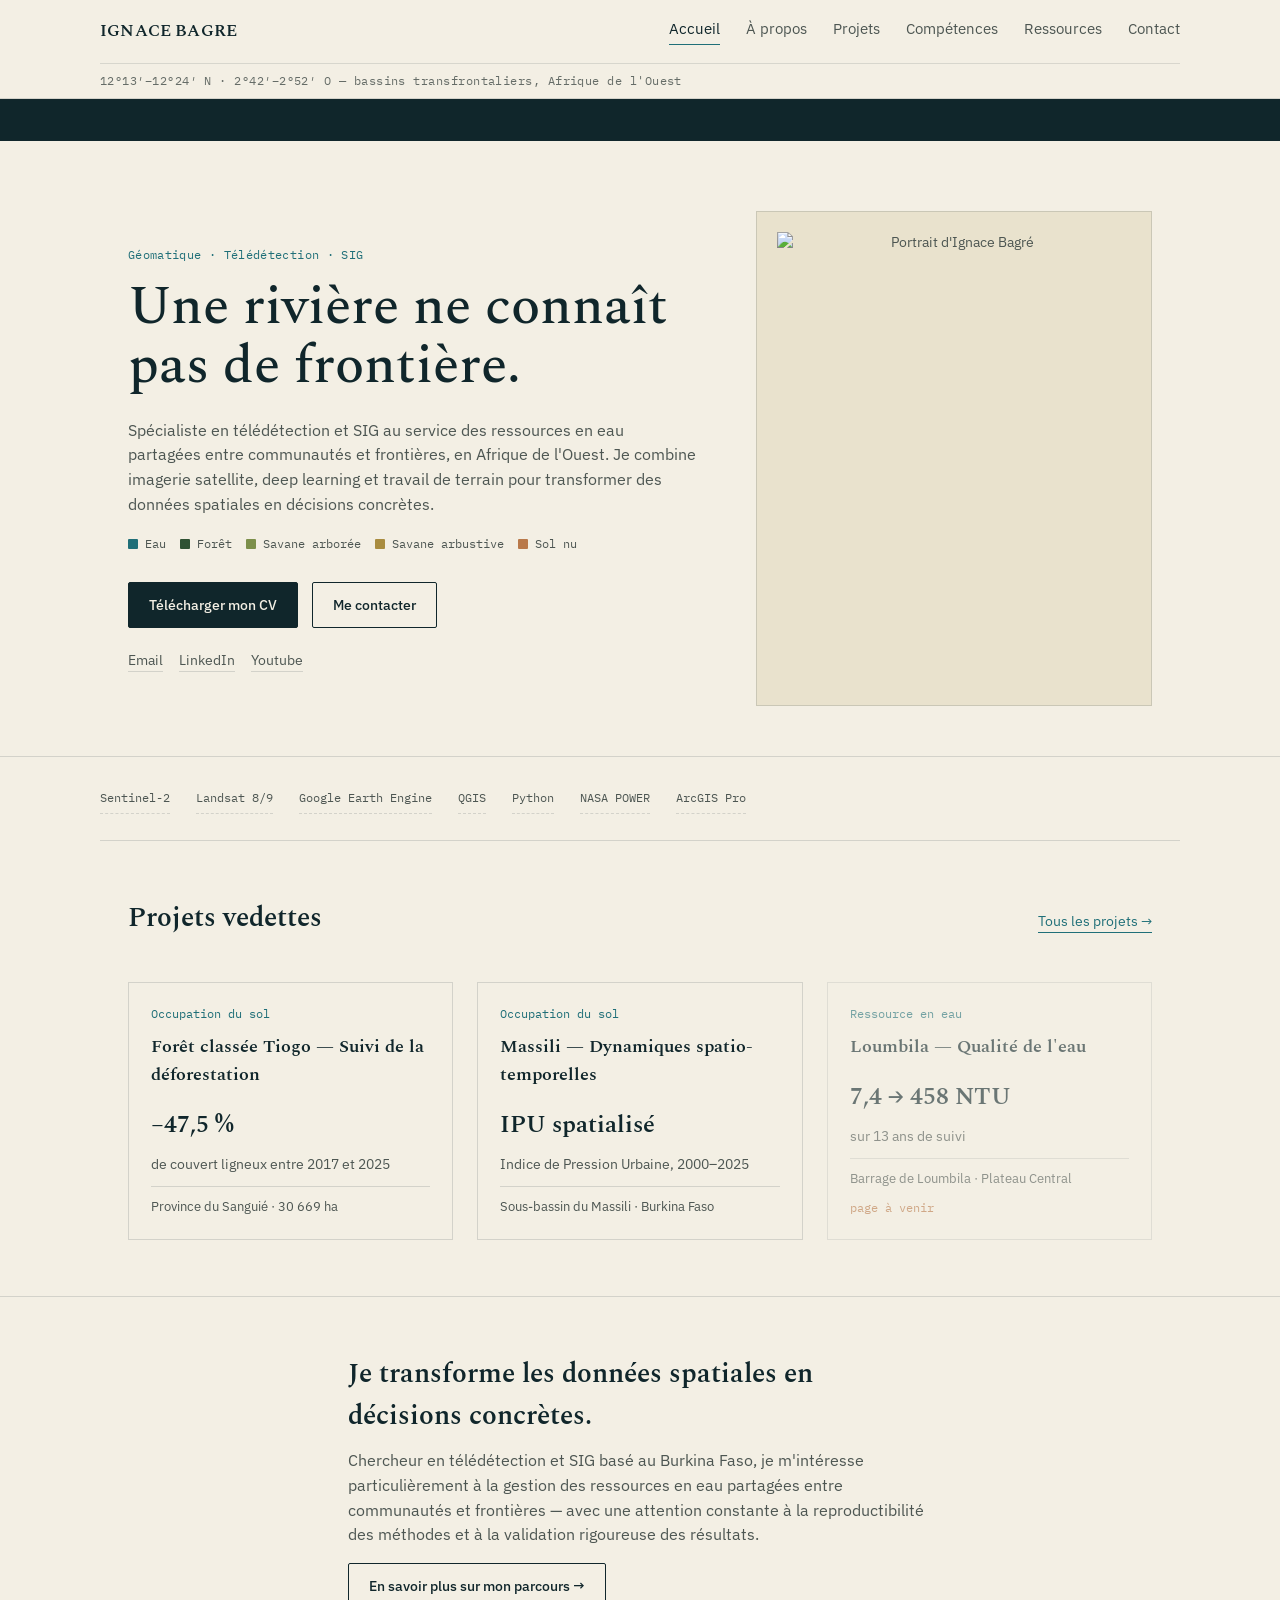
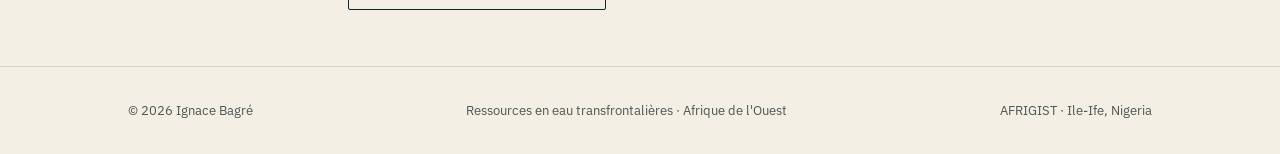
==== commit cffd0c93: "Add files via upload" ====
--- a/index.html
+++ b/index.html
@@ -17,6 +17,7 @@
       <a href="apropos.html">À propos</a>
       <a href="projets.html">Projets</a>
       <a href="competences.html">Compétences</a>
+      <a href="ressources.html">Ressources</a>
       <a href="contact.html">Contact</a>
     </nav>
   </div>
@@ -56,12 +57,12 @@
 
       <div class="social-row">
         <a href="mailto:contact@ignacebagre.me">Email</a>
-        <a href="www.linkedin.com/in/ignace-bagre-213a72291" target="_blank">LinkedIn</a>
-        <a href="www.youtube.com/@IgnaceBAGRE-bg" target="_blank">Youtube</a>
+        <a href="https://www.linkedin.com/in/ignace-bagre-213a72291" target="_blank">LinkedIn</a>
+        <a href="https://www.youtube.com/@IgnaceBAGRE-bg" target="_blank">Youtube</a>
       </div>
     </div>
     <div class="hero-photo">
-      Photo portrait<br>(remplacer par une image 800×1000px)
+      <img src="assets/photo-profil.jpg" alt="Portrait d'Ignace Bagré">
     </div>
   </div>
 </section>
@@ -87,13 +88,12 @@
         <span class="place">Province du Sanguié · 30 669 ha</span>
       </a>
 
-      <a class="card soon" href="projets.html">
+      <a class="card" href="massili.html">
         <span class="tag">Occupation du sol</span>
         <h3>Massili — Dynamiques spatio-temporelles</h3>
         <span class="stat">IPU spatialisé</span>
         <p style="font-size:.88rem;margin:0;">Indice de Pression Urbaine, 2000–2025</p>
         <span class="place">Sous-bassin du Massili · Burkina Faso</span>
-        <span class="status">page à venir · prévue fin juillet 2026</span>
       </a>
 
       <a class="card soon" href="projets.html">
--- a/style.css
+++ b/style.css
@@ -176,6 +176,30 @@
 }
 .certs .cert .date{font-family:'IBM Plex Mono',monospace; font-size:.78rem; color:var(--text-soft); white-space:nowrap;}
 
+/* ---------- resource list ---------- */
+.res-list{display:flex; flex-direction:column;}
+.res-item{
+  display:grid; grid-template-columns:150px 1fr auto; gap:24px; align-items:center;
+  padding:20px 0; border-top:1px solid var(--line); text-decoration:none; color:var(--text);
+  transition:background .15s;
+}
+.res-list .res-item:last-child{border-bottom:1px solid var(--line);}
+.res-item.is-live:hover{background:var(--paper-dim);}
+.res-item .kind{font-family:'IBM Plex Mono',monospace; font-size:.72rem; color:var(--water); letter-spacing:.02em;}
+.res-item .kind .dot{display:inline-block; width:6px; height:6px; border-radius:50%; background:var(--water); margin-right:6px;}
+.res-item h4{font-family:'Spectral',serif; font-size:1.05rem; font-weight:600; margin-bottom:4px;}
+.res-item .sub{font-size:.85rem; color:var(--text-soft); margin:0;}
+.res-link-arrow{
+  font-family:'IBM Plex Mono',monospace; font-size:1.1rem; color:var(--water);
+  transition:transform .15s ease; white-space:nowrap;
+}
+.res-item.is-live:hover .res-link-arrow{transform:translateX(4px);}
+.badge-soon{
+  font-family:'IBM Plex Mono',monospace; font-size:.68rem; color:var(--text-soft);
+  border:1px solid var(--line); padding:4px 10px; white-space:nowrap; border-radius:var(--radius);
+}
+.badge-soon .eta{opacity:.75;}
+
 /* ---------- footer ---------- */
 footer{border-top:1px solid var(--line); padding:34px 0; font-size:.8rem; color:var(--text-soft);}
 .footer-row{display:flex; justify-content:space-between; flex-wrap:wrap; gap:10px;}
@@ -193,6 +217,56 @@
 .contact-list li{border-bottom:1px solid var(--line); padding-bottom:14px;}
 .contact-list .label{font-family:'IBM Plex Mono',monospace; font-size:.72rem; color:var(--water); display:block; margin-bottom:4px;}
 
+/* ---------- project detail: hero stat row ---------- */
+.stat-row{display:grid; grid-template-columns:repeat(3,1fr); gap:1px; background:var(--line); border:1px solid var(--line); margin:32px 0;}
+.stat-box{background:var(--paper); padding:22px 20px;}
+.stat-box .num{font-family:'Spectral',serif; font-weight:600; font-size:1.7rem; color:var(--ink);}
+.stat-box .label{font-family:'IBM Plex Mono',monospace; font-size:.7rem; color:var(--text-soft); letter-spacing:.03em; margin-top:6px;}
+
+/* ---------- project detail: status tag ---------- */
+.status-tag{
+  display:inline-flex; align-items:center; gap:8px;
+  font-family:'IBM Plex Mono',monospace; font-size:.72rem; letter-spacing:.04em;
+  color:var(--text-soft); border:1px solid var(--line); padding:5px 12px; margin-bottom:14px;
+}
+.status-tag .dot{width:6px; height:6px; border-radius:50%; background:var(--soil);}
+
+/* ---------- project detail: methodology steps ---------- */
+.methodo-steps{display:flex; flex-direction:column; margin-top:18px;}
+.step{display:grid; grid-template-columns:44px 1fr; gap:18px; padding:20px 0; border-top:1px solid var(--line);}
+.methodo-steps .step:last-child{border-bottom:1px solid var(--line);}
+.step .idx{font-family:'IBM Plex Mono',monospace; font-size:.8rem; color:var(--water);}
+.step h4{font-family:'Spectral',serif; font-size:1.02rem; font-weight:600; margin-bottom:6px; color:var(--ink);}
+.step p{color:var(--text-soft); font-size:.9rem; margin:0; max-width:60ch;}
+
+/* ---------- project detail: callout ---------- */
+.callout{border-left:2px solid var(--water); padding:16px 20px; margin:24px 0; max-width:64ch; background:var(--paper-dim);}
+.callout p{color:var(--ink); margin:0; font-size:.92rem;}
+
+/* ---------- project detail: figure placeholders ---------- */
+figure.shot{margin:24px 0;}
+.fig-grid{display:grid; grid-template-columns:1fr 1fr; gap:20px;}
+.fig-grid.three{grid-template-columns:1fr 1fr 1fr;}
+.shot-placeholder{
+  aspect-ratio:4/3; background:var(--paper-dim); border:1px solid var(--line);
+  display:flex; align-items:center; justify-content:center; text-align:center;
+  color:var(--text-soft); font-family:'IBM Plex Mono',monospace; font-size:.72rem; padding:16px;
+}
+figure.shot img{width:100%; display:block; border:1px solid var(--line);}
+figure.shot figcaption{font-family:'IBM Plex Mono',monospace; font-size:.72rem; color:var(--text-soft); margin-top:8px; letter-spacing:.02em;}
+
+/* ---------- project detail: mini table ---------- */
+.mini-table{width:100%; border-collapse:collapse; margin-top:18px; font-size:.87rem;}
+.mini-table th, .mini-table td{padding:9px 10px; border-top:1px solid var(--line); text-align:left;}
+.mini-table th{font-family:'IBM Plex Mono',monospace; font-size:.66rem; letter-spacing:.04em; color:var(--text-soft); text-transform:uppercase; font-weight:500;}
+.mini-table td{color:var(--text-soft);}
+.mini-table td.num{color:var(--ink); font-family:'IBM Plex Mono',monospace;}
+.mini-table tr:last-child td{border-bottom:1px solid var(--line);}
+
+/* ---------- project detail: page block ---------- */
+.block{padding:44px 0; border-top:1px solid var(--line);}
+.block h2{font-size:1.5rem;}
+
 @media (max-width:820px){
   .hero-grid{grid-template-columns:1fr;}
   .hero-photo{order:-1; max-width:220px;}
@@ -200,4 +274,8 @@
   .skills-grid{grid-template-columns:1fr 1fr;}
   .contact-grid{grid-template-columns:1fr;}
   nav.primary{gap:16px;}
-}
+  .stat-row{grid-template-columns:1fr;}
+  .fig-grid, .fig-grid.three{grid-template-columns:1fr;}
+  .step{grid-template-columns:1fr; gap:6px;}
+  .res-item{grid-template-columns:1fr; gap:6px;}
+}
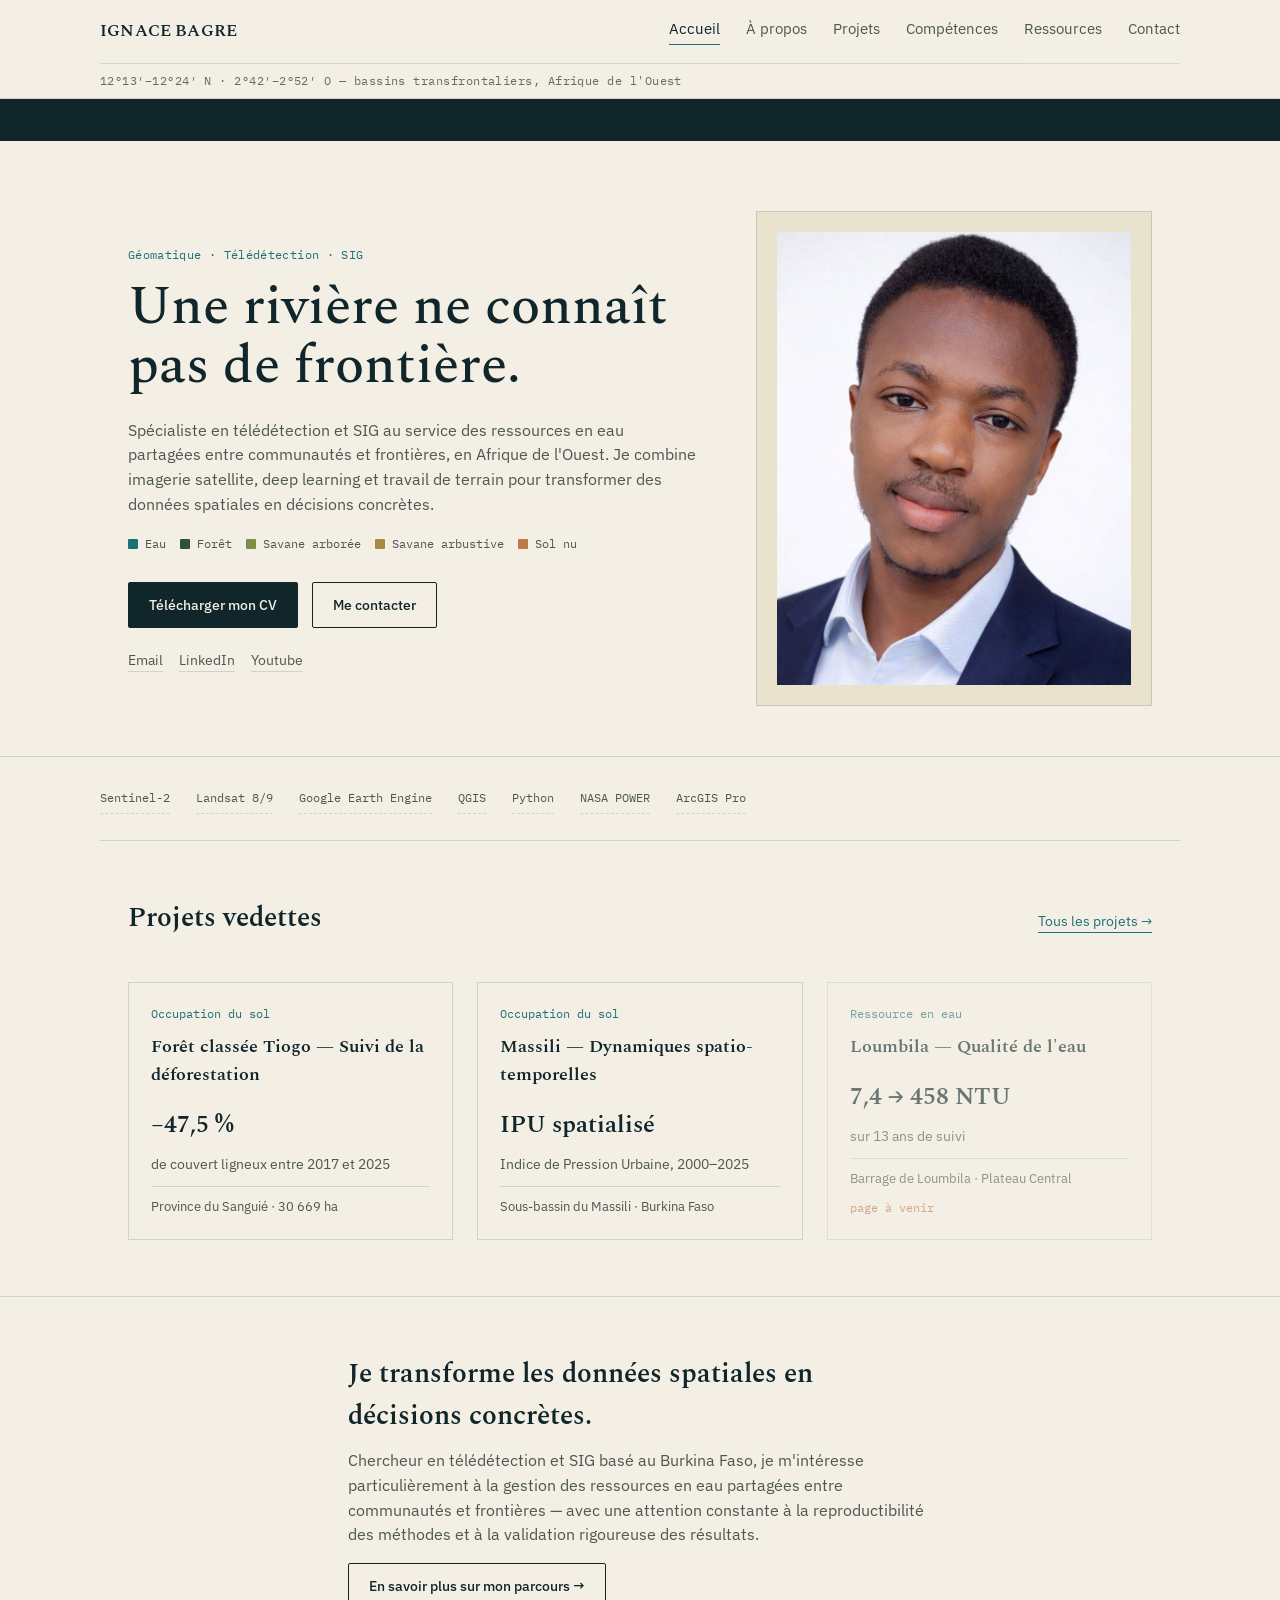
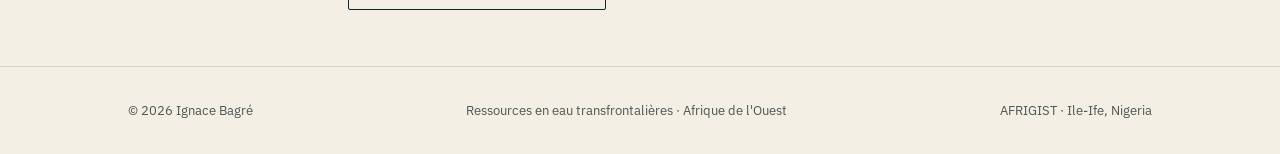
==== commit aea17a7d: "Add files via upload" ====
--- a/index.html
+++ b/index.html
@@ -62,7 +62,7 @@
       </div>
     </div>
     <div class="hero-photo">
-      <img src="assets/photo-profil.jpg" alt="Portrait d'Ignace Bagré">
+      <img src="photo-profil.jpg" alt="Portrait d'Ignace Bagré">
     </div>
   </div>
 </section>
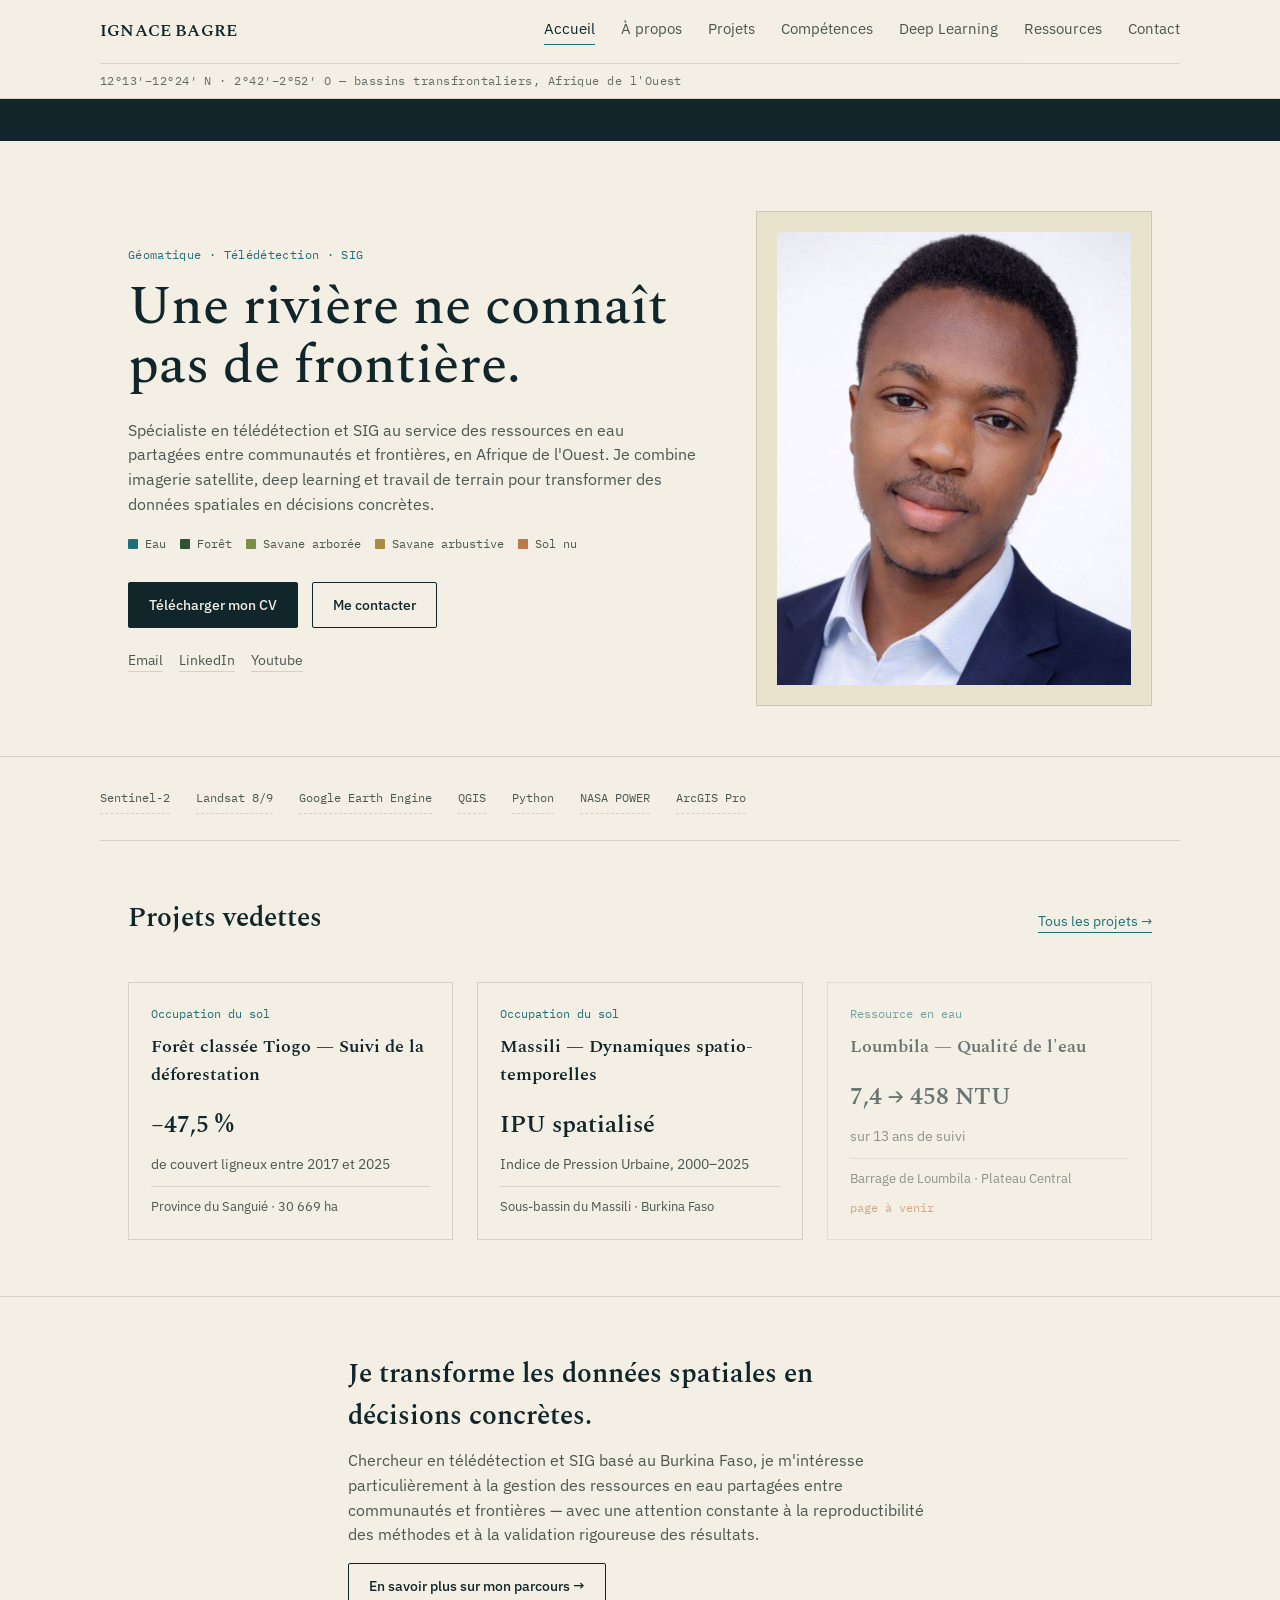
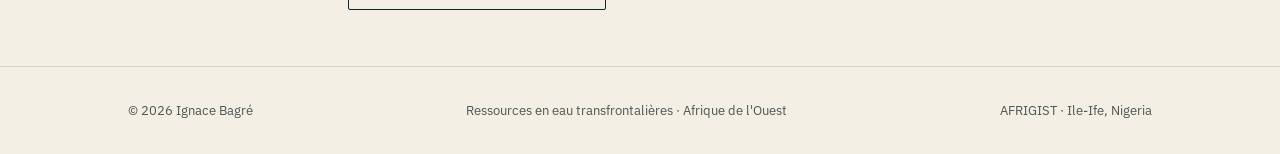
==== commit 45c1c081: "Add files via upload" ====
--- a/index.html
+++ b/index.html
@@ -17,6 +17,7 @@
       <a href="apropos.html">À propos</a>
       <a href="projets.html">Projets</a>
       <a href="competences.html">Compétences</a>
+      <a href="deep-learning.html">Deep Learning</a>
       <a href="ressources.html">Ressources</a>
       <a href="contact.html">Contact</a>
     </nav>
